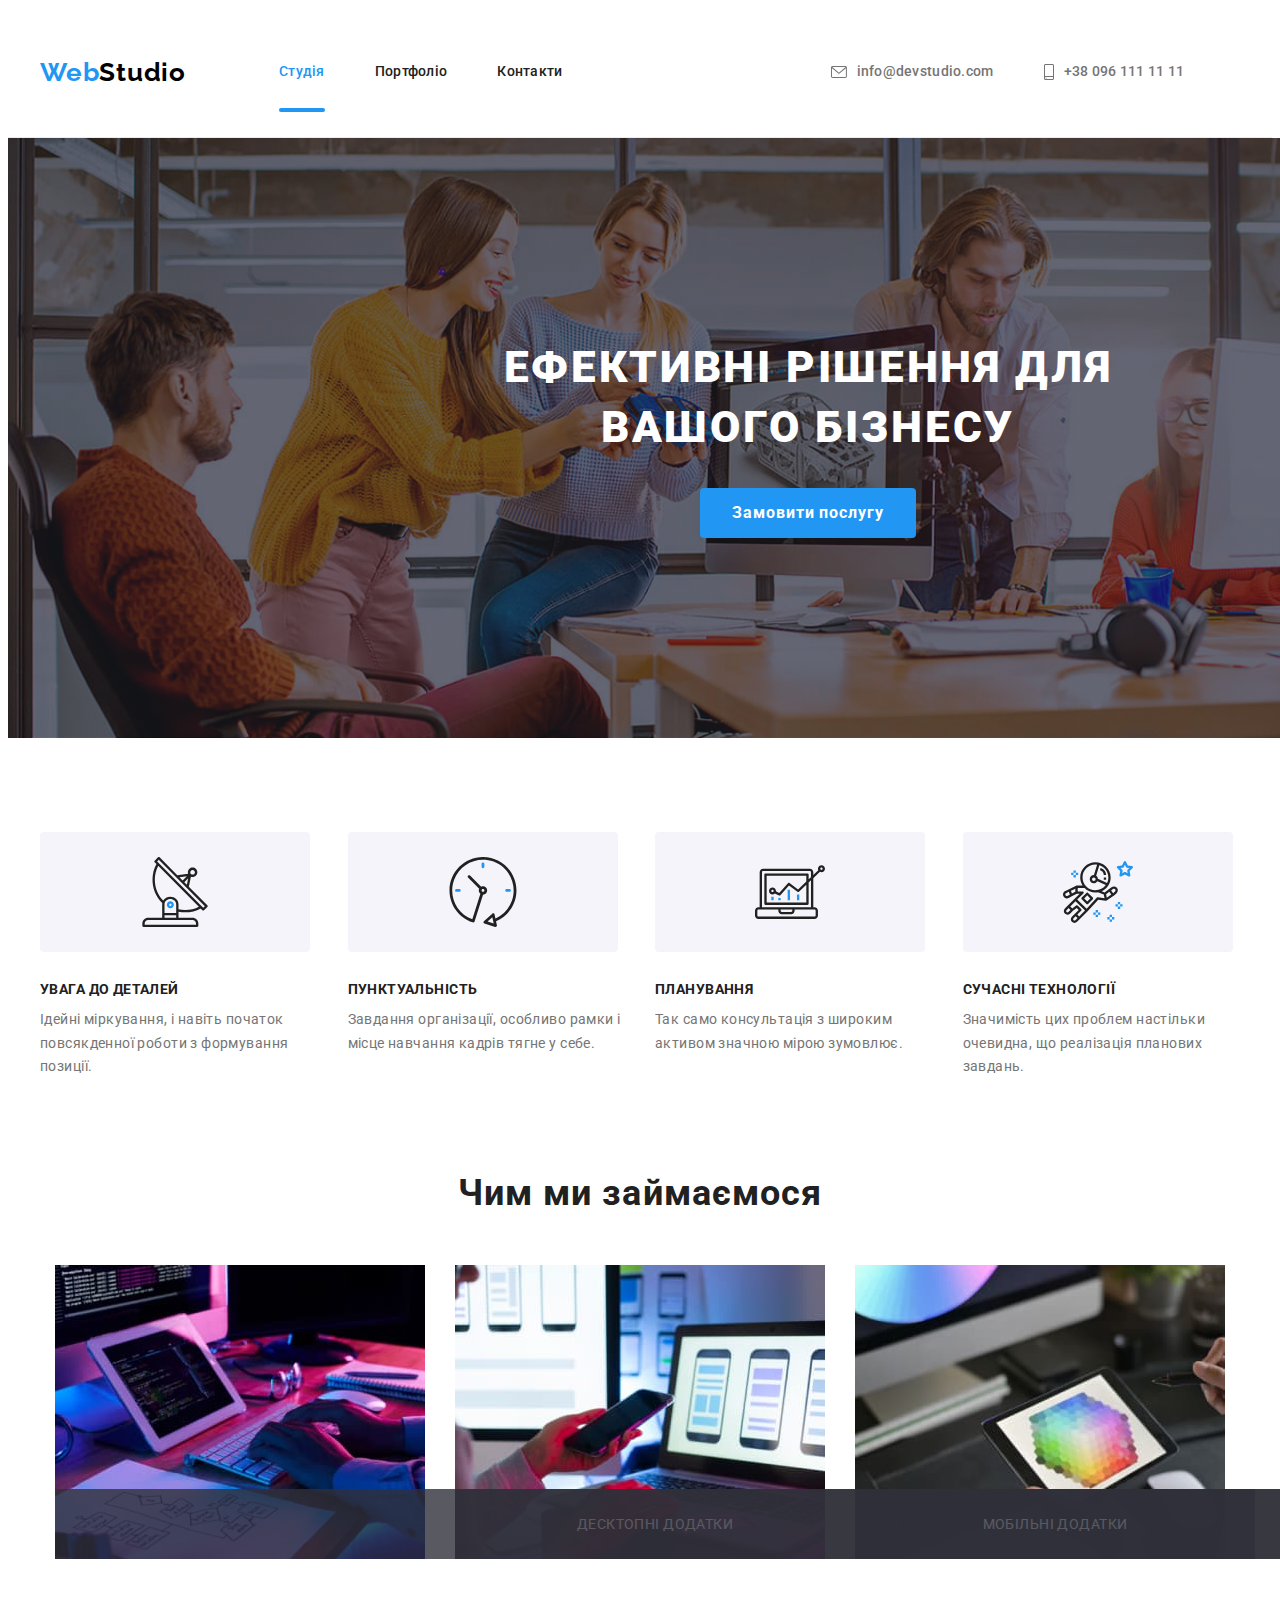
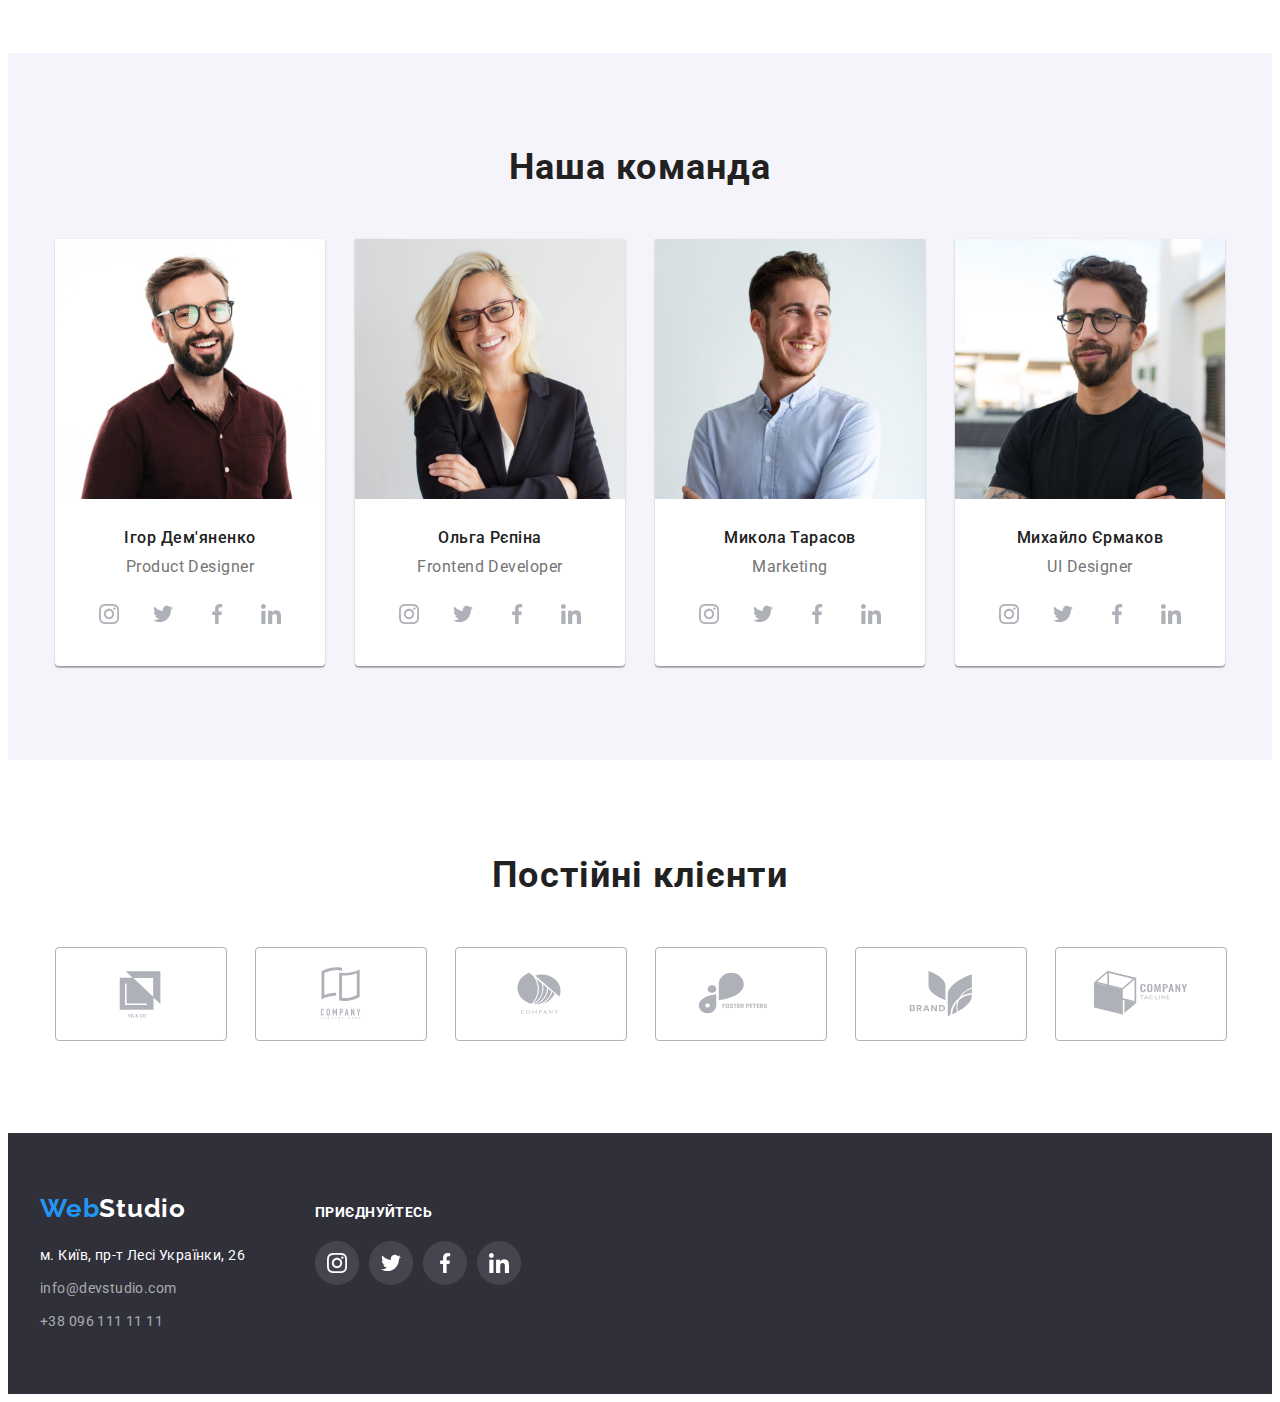
==== index.html @ 3d413212 "12" ====
<!DOCTYPE html>
<html lang="uk">
  <head>
    <meta charset="UTF-8" />
    <meta http-equiv="X-UA-Compatible" content="IE=edge" />
    <meta name="viewport" content="width=device-width, initial-scale=1.0" />
    <title>Студія</title>
    <link rel="preconnect" href="https://fonts.googleapis.com" />
    <link rel="preconnect" href="https://fonts.gstatic.com" crossorigin />
    <link
      href="https://fonts.googleapis.com/css2?family=Raleway:wght@700&family=Roboto:wght@400;500;700;900&display=swap"
      rel="stylesheet"
    />
    <link
      rel="stylesheet"
      href="https://cdnjs.cloudflare.com/ajax/libs/modern-normalize/1.1.0/modern-normalize.min.css"
      integrity="sha512-wpPYUAdjBVSE4KJnH1VR1HeZfpl1ub8YT/NKx4PuQ5NmX2tKuGu6U/JRp5y+Y8XG2tV+wKQpNHVUX03MfMFn9Q=="
      crossorigin="anonymous"
      referrerpolicy="no-referrer"
    />
    <link rel="stylesheet" href="./css/styles.css" />
  </head>
  <body>
    <header class="header">
      <div class="container header-container">
        <nav class="header-navigation">
          <a class="header-logo link" href="./index.html"
            >Web<span class="logo">Studio</span></a
          >
          <ul class="header-list list">
            <li class="header-item">
              <a class="header-link link current" href="./index.html">Студія</a>
            </li>
            <li class="header-item">
              <a class="header-link link" href="./portfolio.html">Портфоліо</a>
            </li>
            <li class="header-item">
              <a class="header-link link" href="#">Контакти</a>
            </li>
          </ul>
        </nav>
        <ul class="header-bottom-list list">
          <li class="header-top-item">
            <a class="header-mail link" href="mailto:info@devstudio.com">
              <svg class="header-icon" width="16" height="12">
                <use href="./images/symbol-defs.svg#icon-envelope"></use>
              </svg>
              info@devstudio.com</a
            >
          </li>
          <li class="header-bottom-item">
            <a class="header-tel link" href="tel:+380961111111">
              <svg class="header-icon" width="10" height="16">
                <use href="./images/symbol-defs.svg#icon-smartphone"></use>
              </svg>
              +38 096 111 11 11
            </a>
          </li>
        </ul>
      </div>
    </header>
    <main>
      <section class="hero section-hero">
        <div class="container">
          <h1 class="hero-title">Ефективні рішення для вашого бізнесу</h1>
          <button type="button" data-modal-open class="hero-btn">
            Замовити послугу
          </button>
        </div>
      </section>
      <section class="about section">
        <div class="container">
          <ul class="about-list list">
            <li class="about-item-1">
              <div class="about-icon">
                <svg class="about-soc-icon" width="70" height="70">
                  <use href="./images/symbol-defs.svg#icon-antenna"></use>
                </svg>
              </div>
              <h3 class="about-title">Увага до деталей</h3>
              <p class="about-text">
                Ідейні міркування, і навіть початок повсякденної роботи з
                формування позиції.
              </p>
            </li>
            <li class="about-item-2">
              <div class="about-icon">
                <svg class="about-soc-icon" width="70" height="70">
                  <use href="./images/symbol-defs.svg#icon-clock"></use>
                </svg>
              </div>
              <h3 class="about-title">Пунктуальність</h3>
              <p class="about-text">
                Завдання організації, особливо рамки і місце навчання кадрів
                тягне у себе.
              </p>
            </li>
            <li class="about-item-3">
              <div class="about-icon">
                <svg class="about-soc-icon" width="70" height="70">
                  <use href="./images/symbol-defs.svg#icon-diagram"></use>
                </svg>
              </div>
              <h3 class="about-title">Планування</h3>
              <p class="about-text">
                Так само консультація з широким активом значною мірою зумовлює.
              </p>
            </li>
            <li class="about-item-4">
              <div class="about-icon">
                <svg class="about-soc-icon" width="70" height="70">
                  <use href="./images/symbol-defs.svg#icon-astronaut"></use>
                </svg>
              </div>
              <h3 class="about-title">Сучасні технології</h3>
              <p class="about-text">
                Значимість цих проблем настільки очевидна, що реалізація
                планових завдань.
              </p>
            </li>
          </ul>
        </div>
      </section>
      <section class="work section-work">
        <div class="container">
          <h2 class="work-title">Чим ми займаємося</h2>
          <ul class="work-list list">
            <li>
              <img
                src="./images/hw1-1-img.jpg"
                alt="робоче місце"
                width="370"
                height="294"
              />
              <p class="work-heading">Десктопні додатки</p>
            </li>
            <li>
              <img
                src="./images/hw1-2-img.jpg"
                alt="робоче місце"
                width="370"
                height="294"
              />
              <p class="work-heading">Мобільні додатки</p>
            </li>
            <li>
              <img
                src="./images/hw1-3-img.jpg"
                alt="робоче місце"
                width="370"
                height="294"
              />
              <p class="work-heading">Дизайнерські рішення</p>
            </li>
          </ul>
        </div>
      </section>
      <section class="team section">
        <div class="container">
          <h2 class="team-top-title">Наша команда</h2>
          <ul class="team-list list">
            <li class="team-link">
              <img
                class="team-img"
                src="./images/team-hw1-1.jpg"
                alt="Ігор Дем'яненко"
                width="270"
                height="260"
              />
              <div class="team-content">
                <h3 class="team-title">Ігор Дем'яненко</h3>
                <p class="team-text">Product Designer</p>
              </div>
              <ul class="team-soc-list list">
                <li class="team-soc-item">
                  <a class="team-soc-link" href="">
                    <svg class="team-soc-icon" width="20" height="20">
                      <use href="./images/symbol-defs.svg#icon-instagram"></use>
                    </svg>
                  </a>
                </li>
                <li class="team-soc-item">
                  <a class="team-soc-link" href="">
                    <svg class="team-soc-icon" width="20" height="20">
                      <use href="./images/symbol-defs.svg#icon-twitter"></use>
                    </svg>
                  </a>
                </li>
                <li class="team-soc-item">
                  <a class="team-soc-link" href="">
                    <svg class="team-soc-icon" width="20" height="20">
                      <use href="./images/symbol-defs.svg#icon-facebook"></use>
                    </svg>
                  </a>
                </li>
                <li class="team-soc-item">
                  <a class="team-soc-link" href="">
                    <svg class="team-soc-icon" width="20" height="20">
                      <use href="./images/symbol-defs.svg#icon-linkedin"></use>
                    </svg>
                  </a>
                </li>
              </ul>
            </li>
            <li class="team-link">
              <img
                class="team-img"
                src="./images/team-hw1-2.jpg"
                alt="Ольга Рєпіна"
                width="270"
                height="260"
              />
              <div class="team-content">
                <h3 class="team-title">Ольга Рєпіна</h3>
                <p class="team-text">Frontend Developer</p>
              </div>
              <ul class="team-soc-list list">
                <li class="team-soc-item">
                  <a class="team-soc-link" href="">
                    <svg class="team-soc-icon" width="20" height="20">
                      <use href="./images/symbol-defs.svg#icon-instagram"></use>
                    </svg>
                  </a>
                </li>
                <li class="team-soc-item">
                  <a class="team-soc-link" href="">
                    <svg class="team-soc-icon" width="20" height="20">
                      <use href="./images/symbol-defs.svg#icon-twitter"></use>
                    </svg>
                  </a>
                </li>
                <li class="team-soc-item">
                  <a class="team-soc-link" href="">
                    <svg class="team-soc-icon" width="20" height="20">
                      <use href="./images/symbol-defs.svg#icon-facebook"></use>
                    </svg>
                  </a>
                </li>
                <li class="team-soc-item">
                  <a class="team-soc-link" href="">
                    <svg class="team-soc-icon" width="20" height="20">
                      <use href="./images/symbol-defs.svg#icon-linkedin"></use>
                    </svg>
                  </a>
                </li>
              </ul>
            </li>
            <li class="team-link">
              <img
                class="team-img"
                src="./images/team-hw1-3.jpg"
                alt="Микола Тарасов"
                width="270"
                height="260"
              />
              <div class="team-content">
                <h3 class="team-title">Микола Тарасов</h3>
                <p class="team-text">Marketing</p>
              </div>
              <ul class="team-soc-list list">
                <li class="team-soc-item">
                  <a class="team-soc-link" href="">
                    <svg class="team-soc-icon" width="20" height="20">
                      <use href="./images/symbol-defs.svg#icon-instagram"></use>
                    </svg>
                  </a>
                </li>
                <li class="team-soc-item">
                  <a class="team-soc-link" href="">
                    <svg class="team-soc-icon" width="20" height="20">
                      <use href="./images/symbol-defs.svg#icon-twitter"></use>
                    </svg>
                  </a>
                </li>
                <li class="team-soc-item">
                  <a class="team-soc-link" href="">
                    <svg class="team-soc-icon" width="20" height="20">
                      <use href="./images/symbol-defs.svg#icon-facebook"></use>
                    </svg>
                  </a>
                </li>
                <li class="team-soc-item">
                  <a class="team-soc-link" href="">
                    <svg class="team-soc-icon" width="20" height="20">
                      <use href="./images/symbol-defs.svg#icon-linkedin"></use>
                    </svg>
                  </a>
                </li>
              </ul>
            </li>
            <li class="team-link">
              <img
                class="team-img"
                src="./images/team-hw1-4.jpg"
                alt="Михайло Єрмаков"
                width="270"
                height="260"
              />
              <div class="team-content">
                <h3 class="team-title">Михайло Єрмаков</h3>
                <p class="team-text">UI Designer</p>
              </div>
              <ul class="team-soc-list list">
                <li class="team-soc-item">
                  <a class="team-soc-link" href="">
                    <svg class="team-soc-icon" width="20" height="20">
                      <use href="./images/symbol-defs.svg#icon-instagram"></use>
                    </svg>
                  </a>
                </li>
                <li class="team-soc-item">
                  <a class="team-soc-link" href="">
                    <svg class="team-soc-icon" width="20" height="20">
                      <use href="./images/symbol-defs.svg#icon-twitter"></use>
                    </svg>
                  </a>
                </li>
                <li class="team-soc-item">
                  <a class="team-soc-link" href="">
                    <svg class="team-soc-icon" width="20" height="20">
                      <use href="./images/symbol-defs.svg#icon-facebook"></use>
                    </svg>
                  </a>
                </li>
                <li class="team-soc-item">
                  <a class="team-soc-link" href="">
                    <svg class="team-soc-icon" width="20" height="20">
                      <use href="./images/symbol-defs.svg#icon-linkedin"></use>
                    </svg>
                  </a>
                </li>
              </ul>
            </li>
          </ul>
        </div>
      </section>
      <section class="client section">
        <div class="container">
          <h2 class="client-title">Постійні клієнти</h2>
          <ul class="client-list list">
            <li class="client-item">
              <a class="client-link" href="">
                <svg class="client-icon" width="106" height="60">
                  <use href="./images/symbol-defs.svg#icon-Logo-1"></use>
                </svg>
              </a>
            </li>
            <li class="client-item">
              <a class="client-link" href="">
                <svg class="client-icon" width="106" height="60">
                  <use href="./images/symbol-defs.svg#icon-Logo-2"></use>
                </svg>
              </a>
            </li>
            <li class="client-item">
              <a class="client-link" href="">
                <svg class="client-icon" width="106" height="60">
                  <use href="./images/symbol-defs.svg#icon-Logo-3"></use>
                </svg>
              </a>
            </li>
            <li class="client-item">
              <a class="client-link" href="">
                <svg class="client-icon" width="106" height="60">
                  <use href="./images/symbol-defs.svg#icon-Logo-4"></use>
                </svg>
              </a>
            </li>
            <li class="client-item">
              <a class="client-link" href="">
                <svg class="client-icon" width="106" height="60">
                  <use href="./images/symbol-defs.svg#icon-Logo-4-1"></use>
                </svg>
              </a>
            </li>
            <li class="client-item">
              <a class="client-link" href="">
                <svg class="client-icon" width="106" height="60">
                  <use href="./images/symbol-defs.svg#icon-Logo-6"></use>
                </svg>
              </a>
            </li>
          </ul>
        </div>
      </section>
      <footer class="footer">
        <div class="foter container">
          <div class="footer-soc">
            <a class="footer-link link" href="./index.html"
              >Web<span class="footer-logo">Studio</span></a
            >
            <address class="footer-address">
              <ul class="footer-list list">
                <li class="footer-item">
                  <a
                    class="footer-map link"
                    href="https://goo.gl/maps/CyibSN7R3VRPbVuL6"
                    target="_blank"
                    rel="noopener noreferrer"
                    >м. Київ, пр-т Лесі Українки, 26</a
                  >
                </li>
                <li class="footer-item">
                  <a class="footer-mail link" href="mailto:info@devstudio.com"
                    >info@devstudio.com</a
                  >
                </li>
                <li>
                  <a class="footer-tel link" href="tel:+380961111111"
                    >+38 096 111 11 11</a
                  >
                </li>
              </ul>
            </address>
          </div>
          <div class="footer-soc">
            <p class="footer-soc-title">приєднуйтесь</p>
            <ul class="footer-soc-list list">
              <li class="footer-soc-item">
                <a class="footer-soc-link" href="">
                  <svg class="footer-soc-icon" width="20" height="20">
                    <use href="./images/symbol-defs.svg#icon-instagram"></use>
                  </svg>
                </a>
              </li>
              <li class="footer-soc-item">
                <a class="footer-soc-link" href="">
                  <svg class="footer-soc-icon" width="20" height="20">
                    <use href="./images/symbol-defs.svg#icon-twitter"></use>
                  </svg>
                </a>
              </li>
              <li class="footer-soc-item">
                <a class="footer-soc-link" href="">
                  <svg class="footer-soc-icon" width="20" height="20">
                    <use href="./images/symbol-defs.svg#icon-facebook"></use>
                  </svg>
                </a>
              </li>
              <li class="footer-soc-item">
                <a class="footer-soc-link" href="">
                  <svg class="footer-soc-icon" width="20" height="20">
                    <use href="./images/symbol-defs.svg#icon-linkedin"></use>
                  </svg>
                </a>
              </li>
            </ul>
          </div>
        </div>
      </footer>
    </main>
    <div data-modal class="backdrop is-hidden">
      <div class="modal">
        <button type="button" data-modal-close class="modal-button"></button>
        <svg class="svg" width="11" height="11">
          <use href="./images/symbol-defs.svg#icon-close-black"></use>
        </svg>
      </div>
    </div>
    <script src="./modal.js"></script>
    <div id="wt-sky-root"></div>
  </body>
</html>
---- css/styles.css ----
body {
  font-family: "Roboto", sans-serif;
  background-color: #ffffff;
}

.section {
  padding-top: 94px;
  padding-bottom: 94px;
}
.section-hero {
  padding-bottom: 200px;
  padding-top: 200px;
  width: 1600px;
}

.section-work {
  padding-bottom: 94px;
}

.list {
  list-style: none;
}

.link {
  text-decoration: none;
}
/*---------header-----*/
.header {
  background-color: #ffffff;
  padding-top: 24px;
  padding-bottom: 25px;
  border-bottom: 1px solid #ececec;
}
.header-logo {
  font-family: "Raleway", sans-serif;
  font-style: normal;
  font-weight: 700;
  font-size: 26px;
  line-height: 1.19;
  letter-spacing: 0.03em;
  color: #2196f3;
  margin-right: 93px;
}

.logo {
  color: #000000;
}

.header-link {
  position: relative;
  text-decoration: none;
  font-weight: 500;
  font-size: 14px;
  line-height: 1.14;
  letter-spacing: 0.02em;
  color: #212121;
  display: inline-block;
  padding-top: 32px;
  padding-bottom: 32px;
  transition-duration: 250ms;
}

.header-container {
  display: flex;
  align-items: center;
}

.header-navigation {
  display: flex;
  align-items: center;
}

.header-bottom-list {
  display: flex;
  align-items: center;
  justify-content: center;
  margin-left: 218px;
  gap: 50px;
}

.header-list {
  display: flex;
}

.header-item {
  margin-right: 50px;
}

.header-link:hover {
  color: #2196f3;
  fill: #2196f3;
}
.header-link:focus {
  color: #2196f3;
  fill: #2196f3;
}

.header-mail {
  font-weight: 500;
  font-size: 14px;
  line-height: 1.14;
  letter-spacing: 0.02em;
  color: #757575;
  display: flex;
  align-items: center;
  transition-duration: 250ms;
}

.header-mail:hover {
  color: #2196f3;
  fill: #2196f3;
}
.header-mail:focus {
  color: #2196f3;
  fill: #2196f3;
}

.header-tel {
  font-weight: 500;
  font-size: 14px;
  line-height: 1.14;
  letter-spacing: 0.02em;
  color: #757575;
  display: flex;
  align-items: center;
  transition-duration: 250ms;
}

.header-tel:hover {
  color: #2196f3;
  fill: #2196f3;
}
.header-tel:focus {
  color: #2196f3;
  fill: #2196f3;
}

.header-icon {
  align-items: center;
  margin-right: 10px;
  fill: #757575;
  transition-duration: 250ms;
}

.header-tel:hover .header-icon, 
.header-tel:focus .header-icon {
  fill: #2196f3;
}
.header-mail:hover .header-icon, 
.header-mail:focus .header-icon {
  fill: #2196f3;
}

.current {
  color: #2196f3;
  position: relative;
}

.current::after {
  content: '';
  display: block;
  position: absolute;
  left: 0;
  bottom: 0px;
  width: 100%;
  height: 4px;
  border-radius: 2px;
  background-color: #2196f3;
}

/*---------section1-----*/

.hero {
  background-color: #2f303a;
  background-image: linear-gradient(
      rgba(47, 48, 58, 0.4),
      rgba(47, 48, 58, 0.4)
    ),
    url(../images/hero-bg.jpg);
  background-repeat: no-repeat;
  background-position: center;
  background-size: cover;
  flex-grow: 1;
}

.hero-title {
  font-weight: 900;
  font-size: 44px;
  line-height: 1.36;
  text-align: center;
  letter-spacing: 0.06em;
  text-transform: uppercase;
  color: #ffffff;
  max-width: 696px;
  margin: 0 auto;
  margin-bottom: 30px;
}

.hero-btn {
  font-family: inherit;
  font-weight: 700;
  font-size: 16px;
  line-height: 1.87;
  display: flex;
  align-items: center;
  text-align: center;
  letter-spacing: 0.06em;
  color: #ffffff;
  min-width: 216px;
  height: 50px;
  margin: 0 auto;
  justify-content: center;
  border: none;
  border-radius: 4px;
}

.hero-button {
  padding-right: 492px;
  padding-left: 492px;
}

.hero-btn {
  background-color: #2196f3;
}
.hero-btn:hover {
  background-color: #188ce8;
}
.hero-btn:focus {
  background-color: #2196f3;
}
/*---------section2-----*/
.about-title {
  font-weight: 700;
  font-size: 14px;
  line-height: 1.14;
  letter-spacing: 0.03em;
  text-transform: uppercase;
  color: #212121;
  margin-bottom: 10px;
}

.about-text {
  font-weight: 400;
  font-size: 14px;
  line-height: 1.71;
  letter-spacing: 0.03em;
  color: #757575;
}

.about-text {
  width: 270;
  height: 72;
}

.about-list {
  display: flex;
  gap: 30px;
}

.about-item-1 {
  flex-basis: calc((100% - 90px) / 4);
}
.about-item-2 {
  flex-basis: calc((100% - 90px) / 4);
}
.about-item-3 {
  flex-basis: calc((100% - 90px) / 4);
}
.about-item-4 {
  flex-basis: calc((100% - 90px) / 4);
}


.about-soc-icon {
  display: flex;
  align-items: center;
  justify-content: center;
  margin-top: 25px;
  margin-bottom: 25px;
  margin-left: 100px;
  margin-right: 10opx;
}

.about-icon {
  background-color: #F5F4FA;
  width: 270px;
  height: 120px;
  border-radius: 4px;
  margin-bottom: 30px;
  display: flex;
}

/*---------section3-----*/

.work-title {
  font-weight: 700;
  font-size: 36px;
  line-height: 1.16;
  text-align: center;
  letter-spacing: 0.03em;
  color: #212121;
  margin-bottom: 50px;
}


.work-list {
  display: flex;
  justify-content: center;
  gap: 30px;
  position: relative;
}

.work-heading {
  position: absolute;
  bottom: 0;
  width: 100%;
  padding-top: 27px;
  padding-bottom: 27px;
  font-size: 14px;
  line-height: 1, 14;
  text-align: center;
  letter-spacing: 0.03em;
  text-transform: uppercase;
  color: #ffffff;
  background-color: rgba(47, 48, 58, 0.8);
}

/*---------section4-----*/
.team {
  background-color: #f5f4fa;
}
.team-link {
  background-color: #ffffff;
  box-shadow: 0px 1px 3px rgba(0, 0, 0, 0.12), 0px 1px 1px rgba(0, 0, 0, 0.14), 0px 2px 1px rgba(0, 0, 0, 0.2);
  border-radius: 0px 0px 4px 4px;
}

.team-img {
  margin-bottom: 30px;
}

.team-top-title {
  font-weight: 700;
  font-size: 36px;
  line-height: 1.16;
  text-align: center;
  letter-spacing: 0.03em;
  color: #212121;
  margin-bottom: 50px;
}

.team-title {
  font-weight: 500;
  font-size: 16px;
  line-height: 1.18;
  text-align: center;
  letter-spacing: 0.03em;
  color: #212121;
  margin-bottom: 10px;
}

.team-text {
  font-weight: 400;
  font-size: 16px;
  line-height: 1.16;
  text-align: center;
  letter-spacing: 0.03em;
  color: #757575;
}

.team-content {
  padding-bottom: 16px;
}

.team-list {
  display: flex;
  justify-content: center;
  gap: 30px;
  flex-basis: calc((100% - 90px) / 4);
}



.team-soc-link {
  width: 44px;
  height: 44px;
  border-radius: 50%;
  background-color: #FFFFFF;
  display: flex;
  align-items: center;
  justify-content: center;
  transition-duration: 250ms;
}

.team-soc-icon {
  fill: #AFB1B8;
  transition-duration: 250ms;
}

.team-soc-link:hover,
.team-soc-link:focus {
  background-color: #2196F3;
}

.team-soc-link:hover .team-soc-icon,
.team-soc-link:focus .team-soc-icon {
  fill: #FFFFFF;
}


.team-soc-list {
  display: flex;
  justify-content: center;
  gap: 10px;
  padding-bottom: 30px;
}

/*---------section5-----*/

.client-title {
  font-weight: 700;
font-size: 36px;
line-height: 1.18;
text-align: center;
letter-spacing: 0.03em;
color: #212121;
margin-bottom: 50px;
}

.client-item {
  width: 170px;
  height: 92px;
}

.client-list {
  display: flex;
  justify-content: center;
  gap: 30px;
}

.client-link {
  display: flex;
  align-items: center;
  justify-content: center;
  border-radius: 4px;
  border:  1px solid #AFB1B8;
  width: 100%;
  height: 100%;
  color: #AFB1B8;
  transition-duration: 250ms;
}
.client-icon {
  fill: currentColor;
  transition-duration: 250ms;
}
.client-link:hover,
.client-link:focus {
  border-color: #2196f3;
}

.client-link:hover .client-icon,
.client-link:focus .client-icon {
  fill: #2196f3;
}

/*---------footer-----*/

.footer {
  background-color: #2f303a;
  padding-top: 60px;
  padding-bottom: 60px;
}

.footer-logo {
  color: #ffffff;
}

.footer-item {
  margin-bottom: 9px;
}

.footer-link {
  font-family: "Raleway", sans-serif;
  font-weight: 700;
  font-size: 26px;
  line-height: 1.19;
  letter-spacing: 0.03em;
  color: #2196f3;
  display: inline-block;
  margin-bottom: 20px;
}

.footer-map {
  font-weight: 400;
  font-size: 14px;
  line-height: 1.71;
  letter-spacing: 0.03em;
  color: #ffffff;
  transition-duration: 250ms;
}

.footer-mail {
  font-weight: 400;
  font-size: 14px;
  line-height: 1.71;
  letter-spacing: 0.03em;
  color: rgba(255, 255, 255, 0.6);
  transition-duration: 250ms;
}

.footer-tel {
  font-weight: 400;
  font-size: 14px;
  line-height: 1.71;
  letter-spacing: 0.03em;
  color: rgba(255, 255, 255, 0.6);
  transition-duration: 250ms;
}

.footer-soc-title {
  font-weight: 700;
font-size: 14px;
line-height: 1.14;
letter-spacing: 0.03em;
text-transform: uppercase;
color: #FFFFFF;
margin-bottom: 20px;

}

.footer-soc-list {
  display: flex;

}

.foter {
  display: flex;
  align-items: baseline;
  gap: 70px;
}

.footer-soc-link {
  width: 44px;
  height: 44px;
  border-radius: 50%;
  background-color: rgba(255, 255, 255, 0.1);;
  display: flex;
  align-items: center;
  justify-content: center;
  transition-duration: 250ms;
}

.footer-soc-list {
  gap: 10px;
}

.footer-soc-link:hover,
.footer-soc-link:focus {
  background-color: #2196F3;
}

.footer-soc-icon {
  fill: #FFFFFF;
}


/*---------------PORTFOLIO---------------*/

.portfolio-btn {
  font-family: "Roboto", sans-serif;
  font-style: normal;
  font-weight: 500;
  font-size: 16px;
  line-height: 1.62;
  text-align: center;
  letter-spacing: 0.03em;
  color: #212121;
}
.portfolio-btn {
  background-color: #f5f4fa;
  border: none;
  padding: 6px 22px;
  border-radius: 4px;
  transition-duration: 250ms;
}

.portfolio-btn:hover {
  color: #ffffff;
  background-color: #2196f3;
}

.portfolio-list {
  display: flex;
  justify-content: center;
  gap: 8px;
  margin-bottom: 50px;
}

.menu-title {
  font-weight: 700;
  font-size: 18px;
  line-height: 2;
  letter-spacing: 0.06em;
  color: #212121;
  margin-bottom: 4px;
}

.menu-text {
  font-weight: 400;
  font-size: 16px;
  line-height: 30px;
  letter-spacing: 0.03em;
  color: #757575;
}

.menu-list {
  display: flex;
  flex-wrap: wrap;
  gap: 30px;
  flex-basis: calc((100% - 60px) / 3);
}

.menu-link {
  display: block;
  transition-property: box-shadow;
  transition-duration: 250ms;
  transition-timing-function: cubic-bezier(0.4, 0, 0.2, 1);
}

.menu-link:hover,
.menu-link:focus {
  box-shadow:  0px 1px 1px rgba(0, 0, 0, 0.12), 0px 4px 4px rgba(0, 0, 0, 0.06), 1px 4px 6px rgba(0, 0, 0, 0.16);;
}

.menu-item {
  padding: 20px 24px;
  border: 1px solid #eeeeee;
  border-top: none;
}

.menu-text-box {
  position: absolute;
  bottom: 0;
  left: 0;
  width: 100%;
  height: 100%;
  padding: 63px 24px;
  font-weight: 400;
  font-size: 18px;
  line-height: calc(28/18);
  letter-spacing: 0.03em;
  color: #ffffff;
  background-color: rgba(33, 150, 243, 0.9);
  transform: translateY(100%);
  transition: transform 250ms cubic-bezier(0.4, 0, 0.2, 1);
}

.menu-link:hover .menu-text-box {
  transform: translateY(0);
}

.box {
  position: relative;
}


.footer-address {
  font-style: normal;
}

.footer-map:hover {
  color: #2196f3;
}

.footer-map:focus {
  color: #2196f3;
}

.footer-mail:hover {
  color: #2196f3;
}
.footer-mail:focus {
  color: #2196f3;
}
.footer-tel:hover {
  color: #2196f3;
}
.footer-tel:focus {
  color: #2196f3;
}

p,
h1,
h2,
h3,
h4,
h5,
h6 {
  margin: 0;
}

ul,
ol {
  margin: 0;
  padding-left: 0;
}

button {
  cursor: pointer;
}

.container {
  width: 1200px;
  padding-left: 15px;
  padding-right: 15px;
  margin: 0 auto;
}

img {
  display: block;
}

.backdrop {
  position: fixed;
  width: 100%;
  height: 100%;
  top: 0;
  left: 0;
  background-color: rgba(0, 0, 0, 0.2);
  transition: visibility 250ms cubic-bezier(0.4, 0, 0.2, 1), opacity 250ms cubic-bezier(0.4, 0, 0.2, 1);
}

.backdrop.is-hidden {
  visibility: hidden;
  opacity: 0;
  pointer-events: none;
}

.modal-button {
  position: absolute;
  top: 10px;
  right: 10px;
  width: 30px;
  height: 30px;
  padding: 0;
  background-color: #ffffff;
  border: 1px solid rgba(0, 0, 0, 0.1);
  border-radius: 50%;
  cursor: pointer;
  align-items: center;
  justify-content: center;
  transition-duration: 250ms;
}

.backdrop {
  width: 528px;
height: 581px;
left: 536px;
top: 221px;
background: #FFFFFF;
box-shadow: 0px 1px 3px rgba(0, 0, 0, 0.12), 0px 1px 1px rgba(0, 0, 0, 0.14), 0px 2px 1px rgba(0, 0, 0, 0.2);
border-radius: 4px;
}

.svg {
  margin-top: px;
  margin-left: 500px;
}
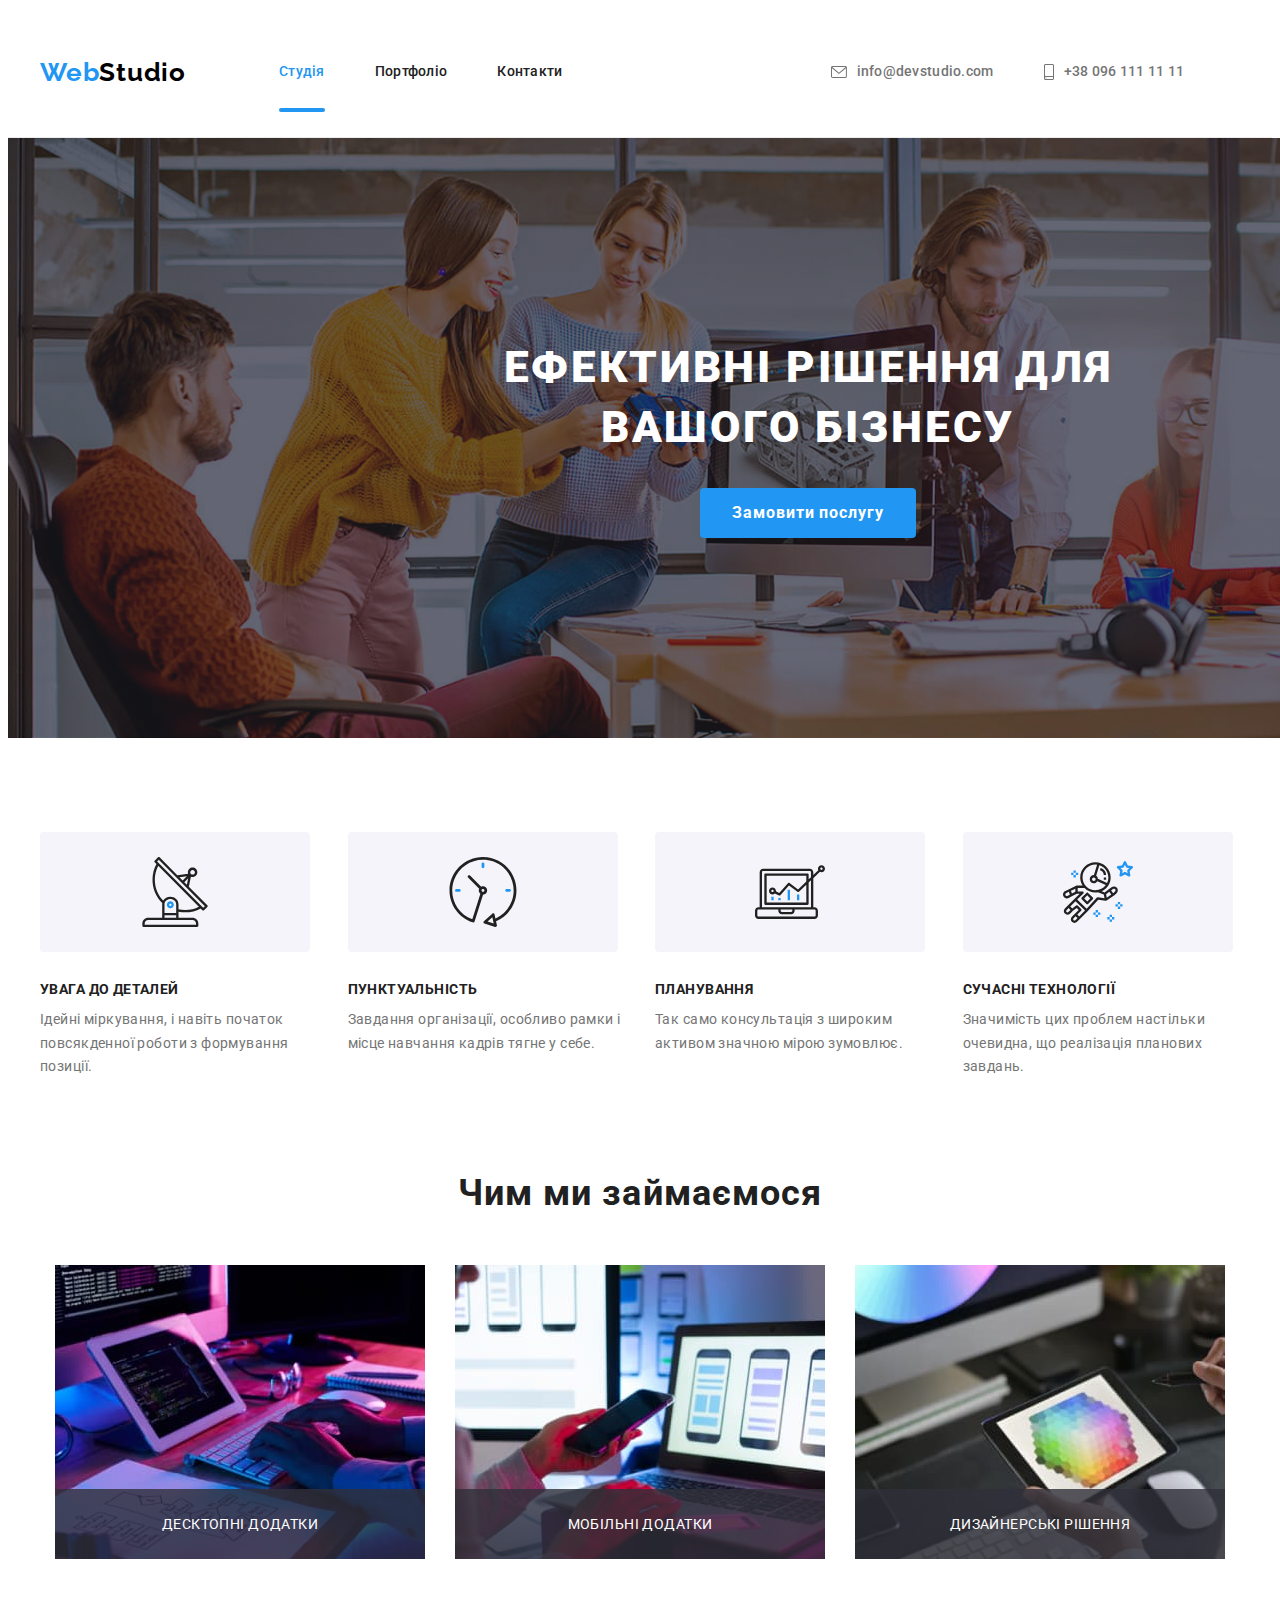
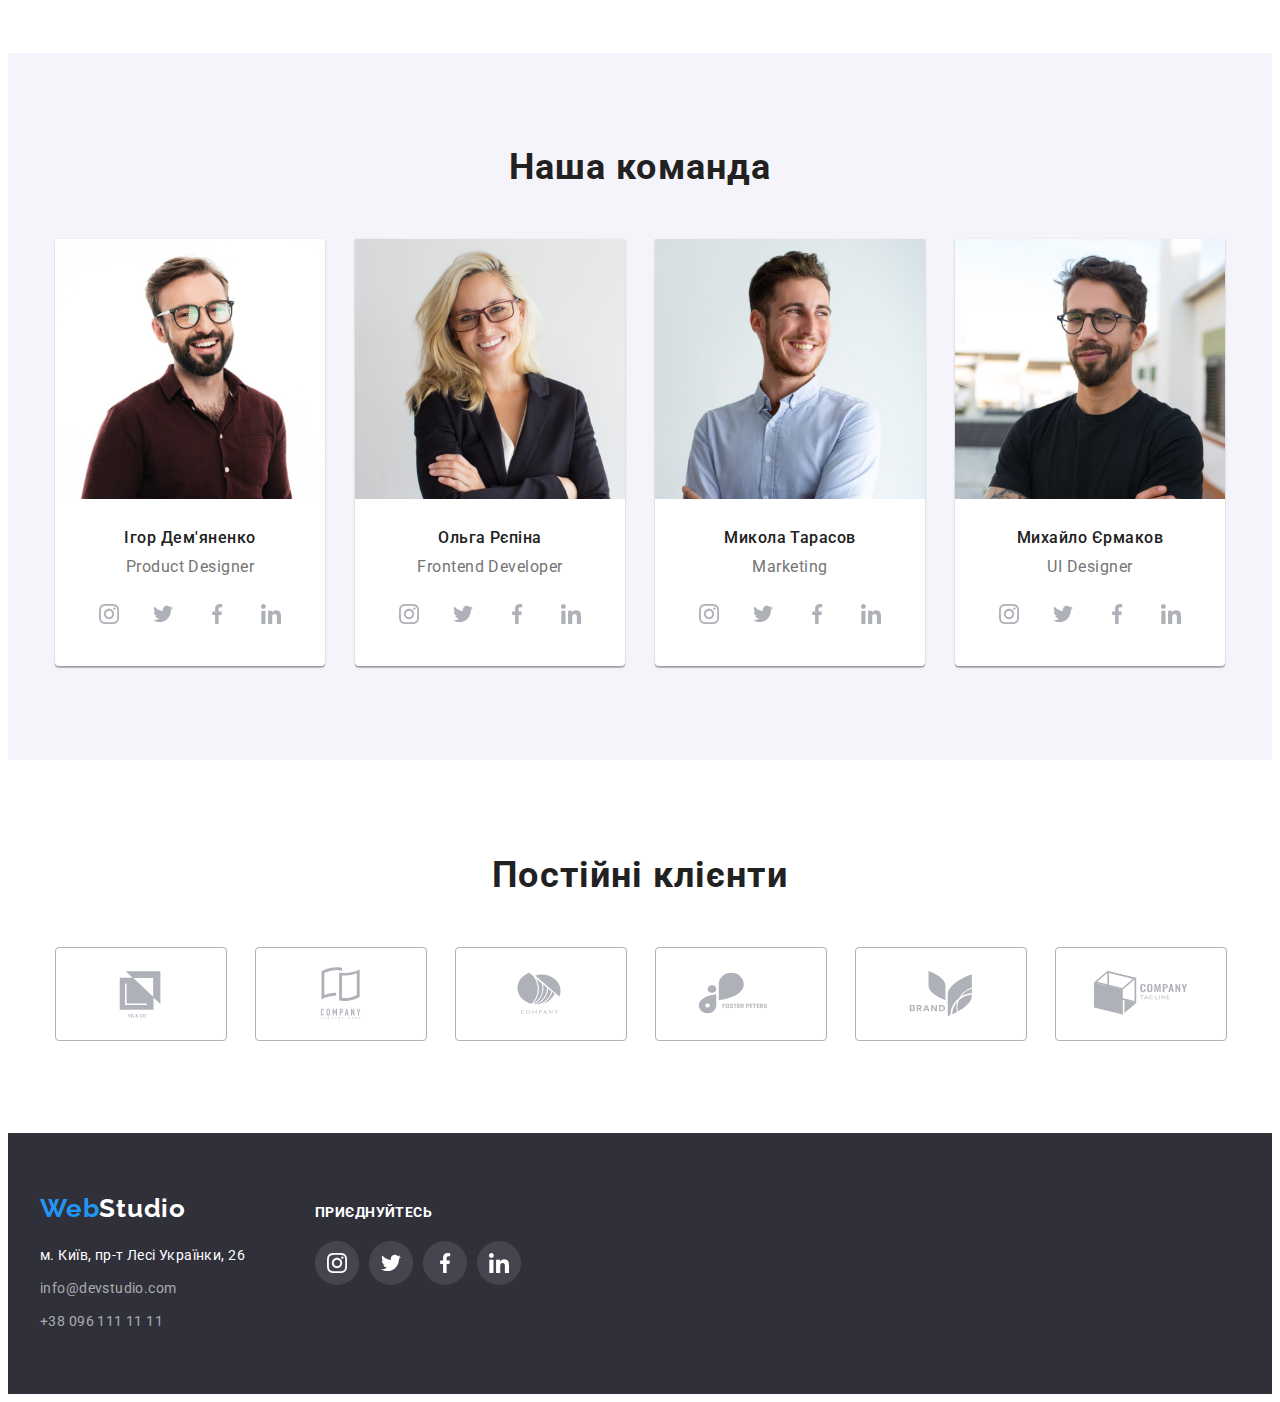
==== commit 258d1b2c: "22" ====
--- a/index.html
+++ b/index.html
@@ -125,7 +125,7 @@
         <div class="container">
           <h2 class="work-title">Чим ми займаємося</h2>
           <ul class="work-list list">
-            <li>
+            <li class="work-item">
               <img
                 src="./images/hw1-1-img.jpg"
                 alt="робоче місце"
@@ -134,7 +134,7 @@
               />
               <p class="work-heading">Десктопні додатки</p>
             </li>
-            <li>
+            <li class="work-item">
               <img
                 src="./images/hw1-2-img.jpg"
                 alt="робоче місце"
@@ -143,7 +143,7 @@
               />
               <p class="work-heading">Мобільні додатки</p>
             </li>
-            <li>
+            <li class="work-item">
               <img
                 src="./images/hw1-3-img.jpg"
                 alt="робоче місце"
@@ -383,72 +383,72 @@
           </ul>
         </div>
       </section>
-      <footer class="footer">
-        <div class="foter container">
-          <div class="footer-soc">
-            <a class="footer-link link" href="./index.html"
-              >Web<span class="footer-logo">Studio</span></a
-            >
-            <address class="footer-address">
-              <ul class="footer-list list">
-                <li class="footer-item">
-                  <a
-                    class="footer-map link"
-                    href="https://goo.gl/maps/CyibSN7R3VRPbVuL6"
-                    target="_blank"
-                    rel="noopener noreferrer"
-                    >м. Київ, пр-т Лесі Українки, 26</a
-                  >
-                </li>
-                <li class="footer-item">
-                  <a class="footer-mail link" href="mailto:info@devstudio.com"
-                    >info@devstudio.com</a
-                  >
-                </li>
-                <li>
-                  <a class="footer-tel link" href="tel:+380961111111"
-                    >+38 096 111 11 11</a
-                  >
-                </li>
-              </ul>
-            </address>
-          </div>
-          <div class="footer-soc">
-            <p class="footer-soc-title">приєднуйтесь</p>
-            <ul class="footer-soc-list list">
-              <li class="footer-soc-item">
-                <a class="footer-soc-link" href="">
-                  <svg class="footer-soc-icon" width="20" height="20">
-                    <use href="./images/symbol-defs.svg#icon-instagram"></use>
-                  </svg>
-                </a>
+    </main>
+    <footer class="footer">
+      <div class="foter container">
+        <div class="footer-soc">
+          <a class="footer-link link" href="./index.html"
+            >Web<span class="footer-logo">Studio</span></a
+          >
+          <address class="footer-address">
+            <ul class="footer-list list">
+              <li class="footer-item">
+                <a
+                  class="footer-map link"
+                  href="https://goo.gl/maps/CyibSN7R3VRPbVuL6"
+                  target="_blank"
+                  rel="noopener noreferrer"
+                  >м. Київ, пр-т Лесі Українки, 26</a
+                >
               </li>
-              <li class="footer-soc-item">
-                <a class="footer-soc-link" href="">
-                  <svg class="footer-soc-icon" width="20" height="20">
-                    <use href="./images/symbol-defs.svg#icon-twitter"></use>
-                  </svg>
-                </a>
+              <li class="footer-item">
+                <a class="footer-mail link" href="mailto:info@devstudio.com"
+                  >info@devstudio.com</a
+                >
               </li>
-              <li class="footer-soc-item">
-                <a class="footer-soc-link" href="">
-                  <svg class="footer-soc-icon" width="20" height="20">
-                    <use href="./images/symbol-defs.svg#icon-facebook"></use>
-                  </svg>
-                </a>
-              </li>
-              <li class="footer-soc-item">
-                <a class="footer-soc-link" href="">
-                  <svg class="footer-soc-icon" width="20" height="20">
-                    <use href="./images/symbol-defs.svg#icon-linkedin"></use>
-                  </svg>
-                </a>
+              <li>
+                <a class="footer-tel link" href="tel:+380961111111"
+                  >+38 096 111 11 11</a
+                >
               </li>
             </ul>
-          </div>
-        </div>
-      </footer>
-    </main>
+          </address>
+        </div>
+        <div class="footer-soc">
+          <p class="footer-soc-title">приєднуйтесь</p>
+          <ul class="footer-soc-list list">
+            <li class="footer-soc-item">
+              <a class="footer-soc-link" href="">
+                <svg class="footer-soc-icon" width="20" height="20">
+                  <use href="./images/symbol-defs.svg#icon-instagram"></use>
+                </svg>
+              </a>
+            </li>
+            <li class="footer-soc-item">
+              <a class="footer-soc-link" href="">
+                <svg class="footer-soc-icon" width="20" height="20">
+                  <use href="./images/symbol-defs.svg#icon-twitter"></use>
+                </svg>
+              </a>
+            </li>
+            <li class="footer-soc-item">
+              <a class="footer-soc-link" href="">
+                <svg class="footer-soc-icon" width="20" height="20">
+                  <use href="./images/symbol-defs.svg#icon-facebook"></use>
+                </svg>
+              </a>
+            </li>
+            <li class="footer-soc-item">
+              <a class="footer-soc-link" href="">
+                <svg class="footer-soc-icon" width="20" height="20">
+                  <use href="./images/symbol-defs.svg#icon-linkedin"></use>
+                </svg>
+              </a>
+            </li>
+          </ul>
+        </div>
+      </div>
+    </footer>
     <div data-modal class="backdrop is-hidden">
       <div class="modal">
         <button type="button" data-modal-close class="modal-button"></button>
--- a/css/styles.css
+++ b/css/styles.css
@@ -57,7 +57,9 @@
   display: inline-block;
   padding-top: 32px;
   padding-bottom: 32px;
-  transition-duration: 250ms;
+  transition-property: fill, color;
+  transition-duration: 250ms;
+  transition-timing-function: cubic-bezier(0.4, 0, 0.2, 1);
 }
 
 .header-container {
@@ -103,7 +105,9 @@
   color: #757575;
   display: flex;
   align-items: center;
-  transition-duration: 250ms;
+  transition-property: fill, color;
+  transition-duration: 250ms;
+  transition-timing-function: cubic-bezier(0.4, 0, 0.2, 1);
 }
 
 .header-mail:hover {
@@ -123,7 +127,9 @@
   color: #757575;
   display: flex;
   align-items: center;
-  transition-duration: 250ms;
+  transition-property: fill, color;
+  transition-duration: 250ms;
+  transition-timing-function: cubic-bezier(0.4, 0, 0.2, 1);
 }
 
 .header-tel:hover {
@@ -139,7 +145,9 @@
   align-items: center;
   margin-right: 10px;
   fill: #757575;
-  transition-duration: 250ms;
+  transition-property: fill;
+  transition-duration: 250ms;
+  transition-timing-function: cubic-bezier(0.4, 0, 0.2, 1);
 }
 
 .header-tel:hover .header-icon, 
@@ -221,6 +229,9 @@
 
 .hero-btn {
   background-color: #2196f3;
+  transition-property: background-color;
+  transition-duration: 250ms;
+  transition-timing-function: cubic-bezier(0.4, 0, 0.2, 1);
 }
 .hero-btn:hover {
   background-color: #188ce8;
@@ -307,6 +318,9 @@
   display: flex;
   justify-content: center;
   gap: 30px;
+}
+
+.work-item {
   position: relative;
 }
 
@@ -447,11 +461,15 @@
   width: 100%;
   height: 100%;
   color: #AFB1B8;
-  transition-duration: 250ms;
+  transition-property: border-color;
+  transition-duration: 250ms;
+  transition-timing-function: cubic-bezier(0.4, 0, 0.2, 1);
 }
 .client-icon {
   fill: currentColor;
-  transition-duration: 250ms;
+  transition-property: fill;
+  transition-duration: 250ms;
+  transition-timing-function: cubic-bezier(0.4, 0, 0.2, 1);
 }
 .client-link:hover,
 .client-link:focus {
@@ -496,7 +514,9 @@
   line-height: 1.71;
   letter-spacing: 0.03em;
   color: #ffffff;
-  transition-duration: 250ms;
+  transition-property: color;
+  transition-duration: 250ms;
+  transition-timing-function: cubic-bezier(0.4, 0, 0.2, 1);
 }
 
 .footer-mail {
@@ -505,7 +525,9 @@
   line-height: 1.71;
   letter-spacing: 0.03em;
   color: rgba(255, 255, 255, 0.6);
-  transition-duration: 250ms;
+  transition-property: color;
+  transition-duration: 250ms;
+  transition-timing-function: cubic-bezier(0.4, 0, 0.2, 1);
 }
 
 .footer-tel {
@@ -514,7 +536,9 @@
   line-height: 1.71;
   letter-spacing: 0.03em;
   color: rgba(255, 255, 255, 0.6);
-  transition-duration: 250ms;
+  transition-property: color;
+  transition-duration: 250ms;
+  transition-timing-function: cubic-bezier(0.4, 0, 0.2, 1);
 }
 
 .footer-soc-title {
@@ -547,7 +571,9 @@
   display: flex;
   align-items: center;
   justify-content: center;
-  transition-duration: 250ms;
+  transition-property: background-color;
+  transition-duration: 250ms;
+  transition-timing-function: cubic-bezier(0.4, 0, 0.2, 1);
 }
 
 .footer-soc-list {
@@ -575,6 +601,9 @@
   text-align: center;
   letter-spacing: 0.03em;
   color: #212121;
+  transition-property: color, background-color;
+  transition-duration: 250ms;
+  transition-timing-function: cubic-bezier(0.4, 0, 0.2, 1);
 }
 .portfolio-btn {
   background-color: #f5f4fa;
@@ -661,6 +690,7 @@
 
 .box {
   position: relative;
+  overflow: hidden;
 }
 
 
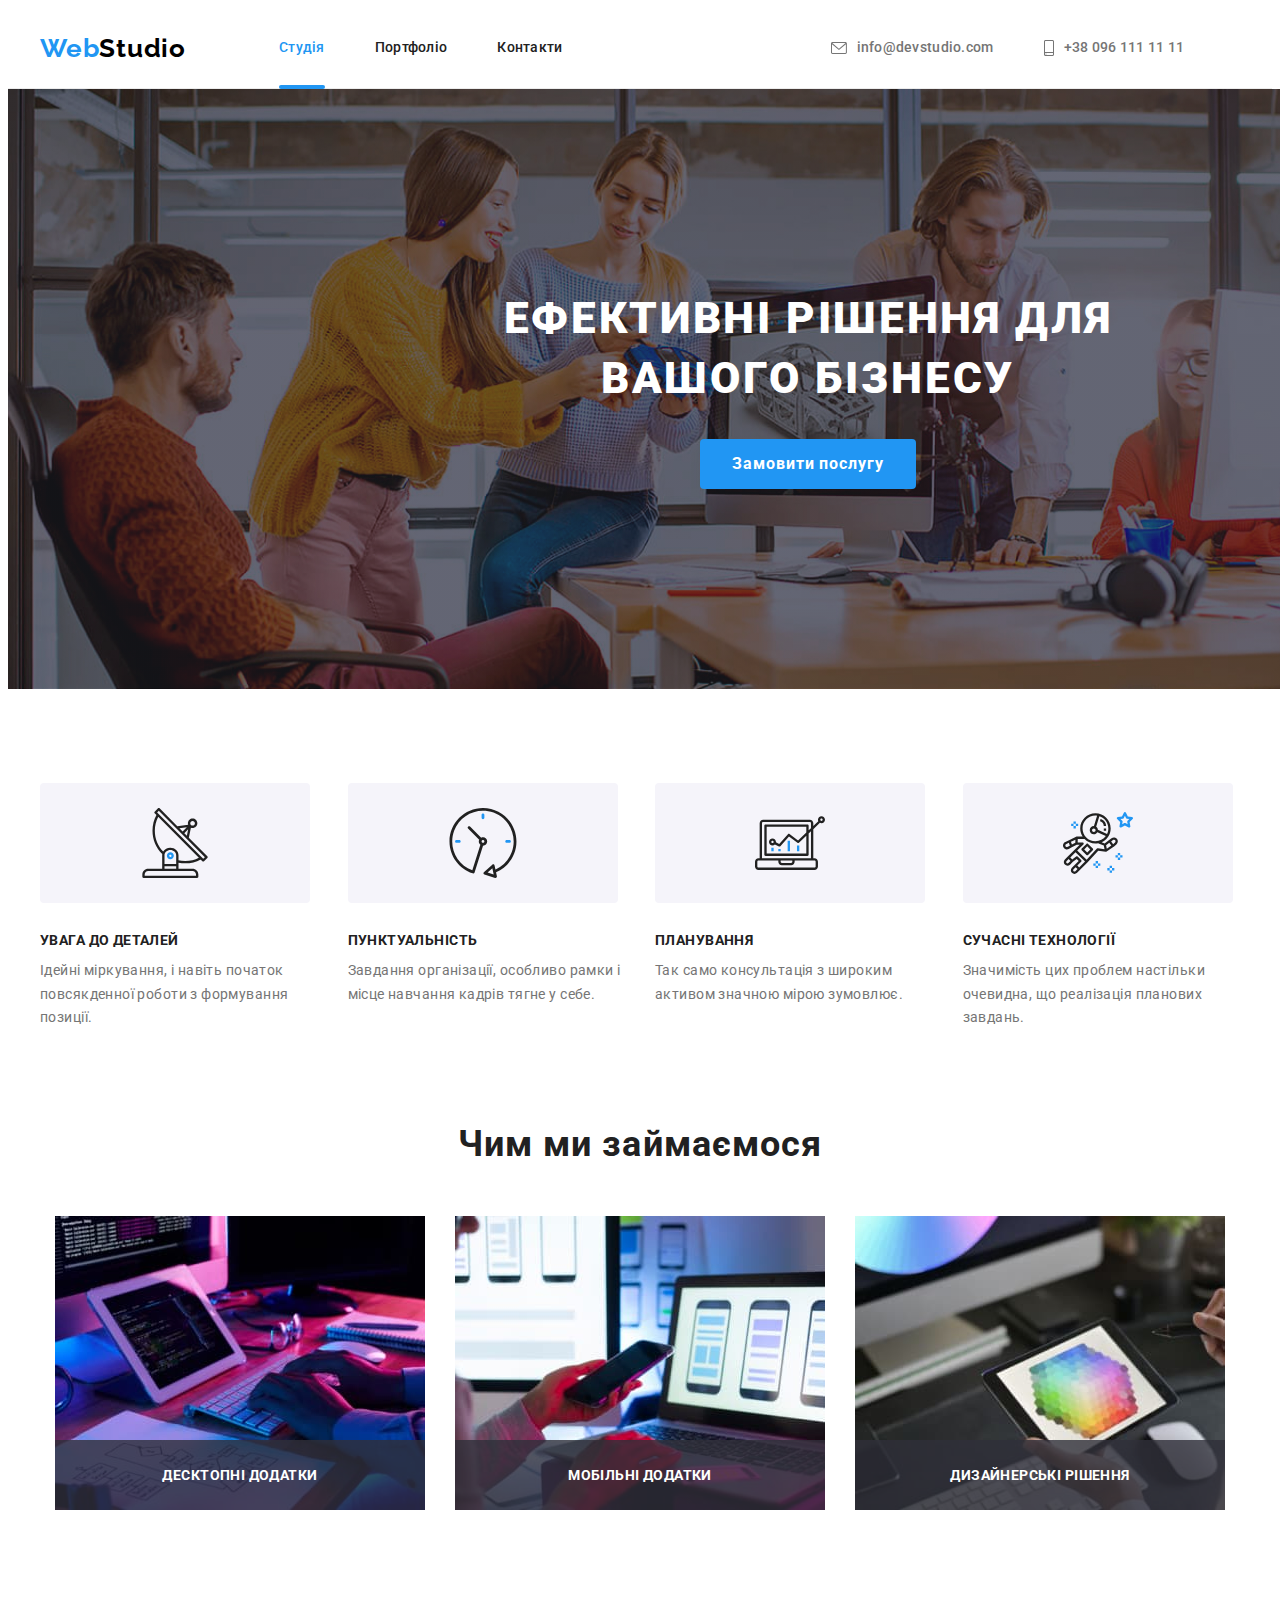
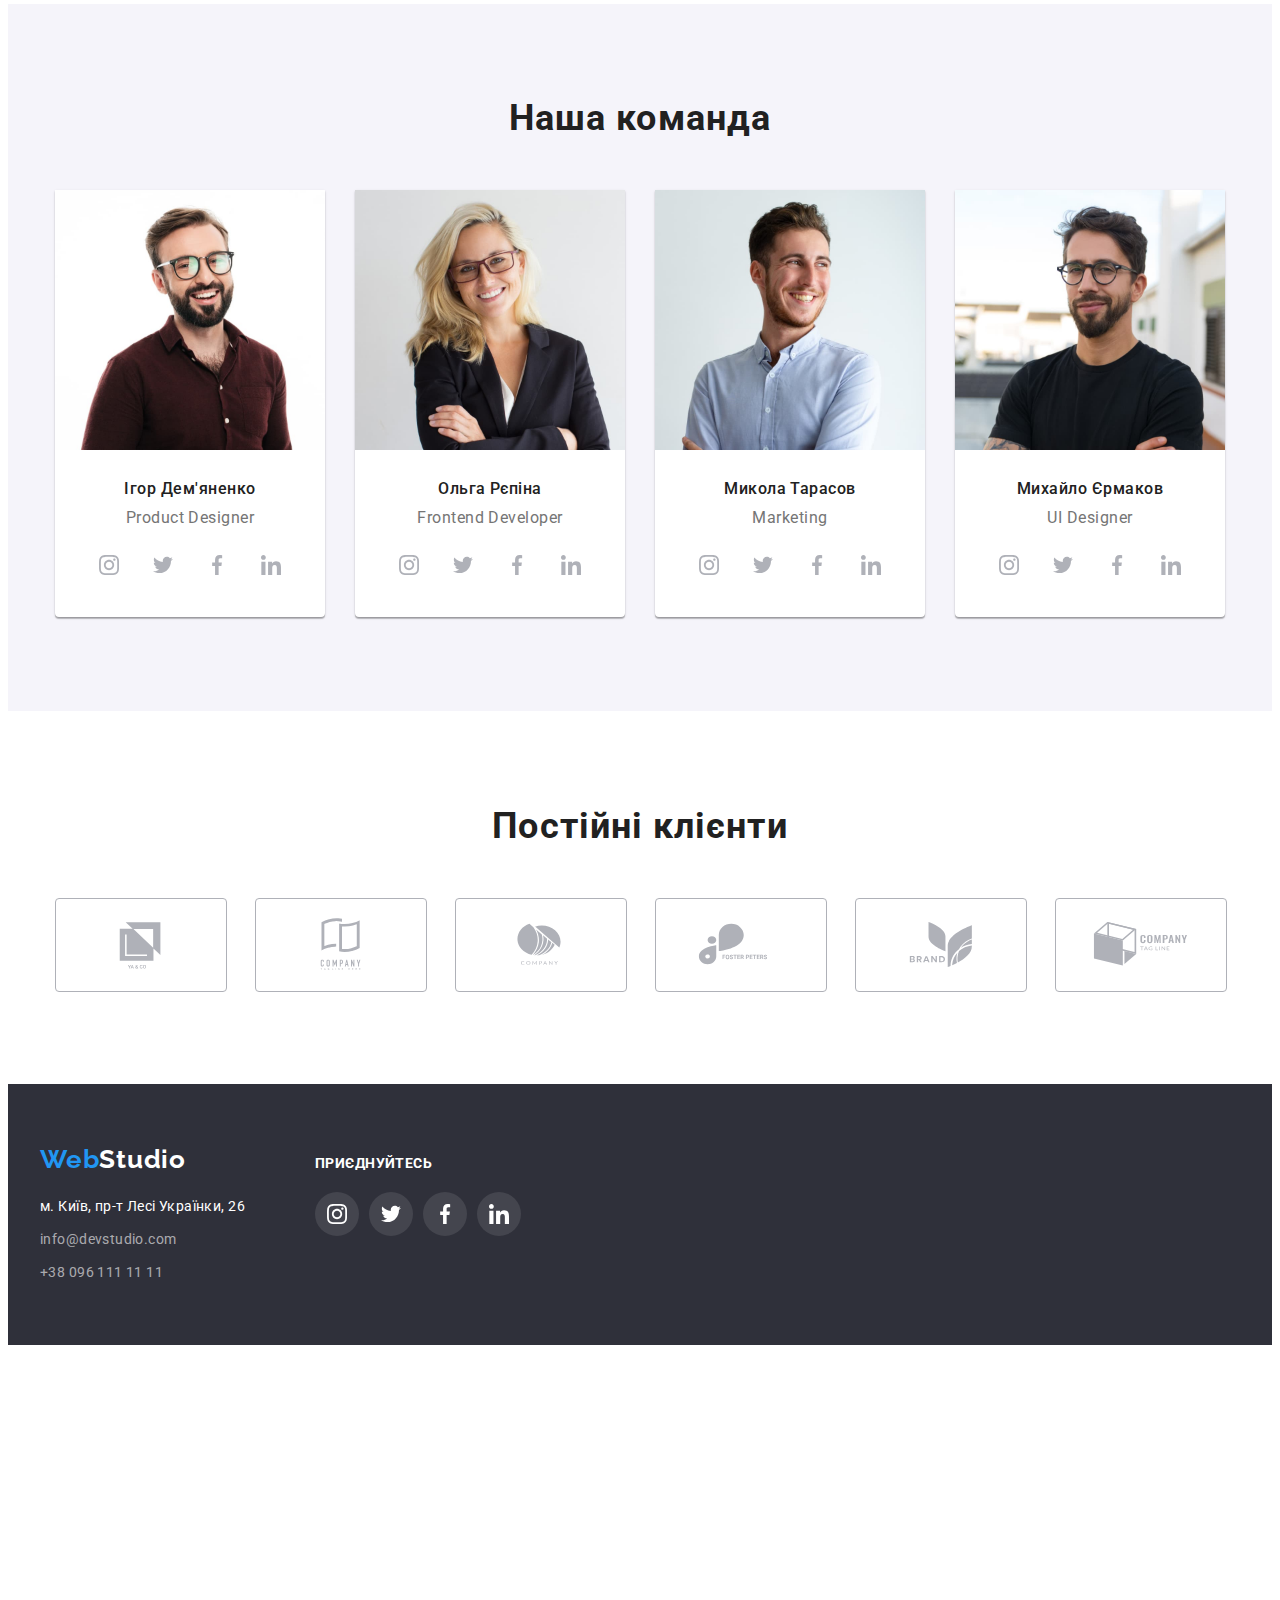
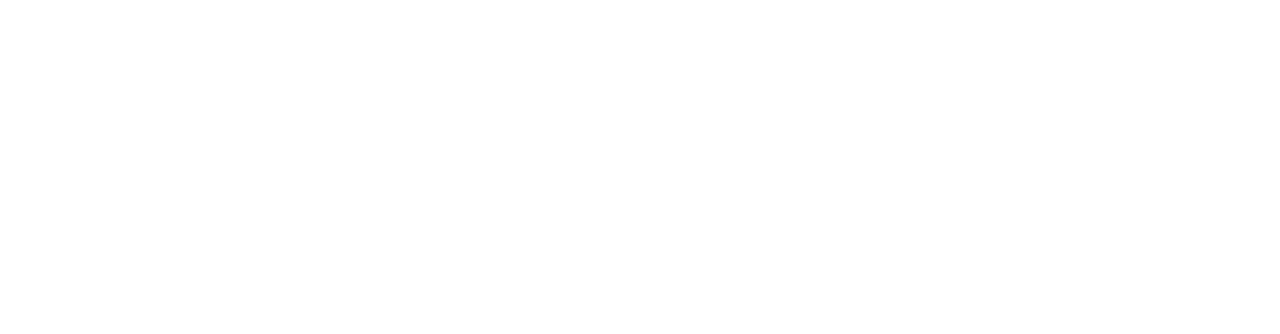
==== commit 0f2183af: "1" ====
--- a/index.html
+++ b/index.html
@@ -449,15 +449,15 @@
         </div>
       </div>
     </footer>
-    <div data-modal class="backdrop is-hidden">
+    <div data-modal class="backdrop is-hidden" data-modal>
       <div class="modal">
-        <button type="button" data-modal-close class="modal-button"></button>
-        <svg class="svg" width="11" height="11">
-          <use href="./images/symbol-defs.svg#icon-close-black"></use>
-        </svg>
+        <button type="button" data-modal-close class="modal-button">
+          <svg class="svg" width="11" height="11">
+            <use href="./images/symbol-defs.svg#icon-close-black"></use>
+          </svg>
+        </button>
       </div>
     </div>
     <script src="./modal.js"></script>
-    <div id="wt-sky-root"></div>
   </body>
 </html>
--- a/css/styles.css
+++ b/css/styles.css
@@ -11,6 +11,7 @@
   padding-bottom: 200px;
   padding-top: 200px;
   width: 1600px;
+  margin: 0 auto;
 }
 
 .section-work {
@@ -27,8 +28,6 @@
 /*---------header-----*/
 .header {
   background-color: #ffffff;
-  padding-top: 24px;
-  padding-bottom: 25px;
   border-bottom: 1px solid #ececec;
 }
 .header-logo {
@@ -169,7 +168,7 @@
   display: block;
   position: absolute;
   left: 0;
-  bottom: 0px;
+  bottom: -1px;
   width: 100%;
   height: 4px;
   border-radius: 2px;
@@ -330,8 +329,9 @@
   width: 100%;
   padding-top: 27px;
   padding-bottom: 27px;
+  font-weight: 700;
   font-size: 14px;
-  line-height: 1, 14;
+  line-height: calc(16/14);
   text-align: center;
   letter-spacing: 0.03em;
   text-transform: uppercase;
@@ -403,12 +403,16 @@
   display: flex;
   align-items: center;
   justify-content: center;
-  transition-duration: 250ms;
+  transition-property: background-color;
+  transition-duration: 250ms;
+  transition-timing-function: cubic-bezier(0.4, 0, 0.2, 1);
 }
 
 .team-soc-icon {
   fill: #AFB1B8;
-  transition-duration: 250ms;
+  transition-property: fill;
+  transition-duration: 250ms;
+  transition-timing-function: cubic-bezier(0.4, 0, 0.2, 1);
 }
 
 .team-soc-link:hover,
@@ -610,7 +614,9 @@
   border: none;
   padding: 6px 22px;
   border-radius: 4px;
-  transition-duration: 250ms;
+  transition-property: background-color;
+  transition-duration: 250ms;
+  transition-timing-function: cubic-bezier(0.4, 0, 0.2, 1);
 }
 
 .portfolio-btn:hover {
@@ -750,7 +756,7 @@
   display: block;
 }
 
-.backdrop {
+..backdrop {
   position: fixed;
   width: 100%;
   height: 100%;
@@ -760,11 +766,23 @@
   transition: visibility 250ms cubic-bezier(0.4, 0, 0.2, 1), opacity 250ms cubic-bezier(0.4, 0, 0.2, 1);
 }
 
-.backdrop.is-hidden {
+.modal {
+  width: 500px;
+  min-height: 500px;
+  background-color: #ffffff;
+  position: absolute;
+  top: 50%;
+  left: 50%;
+  transform: translate(-50%, -50%);
+}
+
+.is-hidden {
+  opacity: 0;
   visibility: hidden;
-  opacity: 0;
   pointer-events: none;
 }
+
+
 
 .modal-button {
   position: absolute;
@@ -779,6 +797,7 @@
   cursor: pointer;
   align-items: center;
   justify-content: center;
+  padding: 0;
   transition-duration: 250ms;
 }
 
@@ -791,9 +810,3 @@
 box-shadow: 0px 1px 3px rgba(0, 0, 0, 0.12), 0px 1px 1px rgba(0, 0, 0, 0.14), 0px 2px 1px rgba(0, 0, 0, 0.2);
 border-radius: 4px;
 }
-
-.svg {
-  margin-top: px;
-  margin-left: 500px;
-}
-
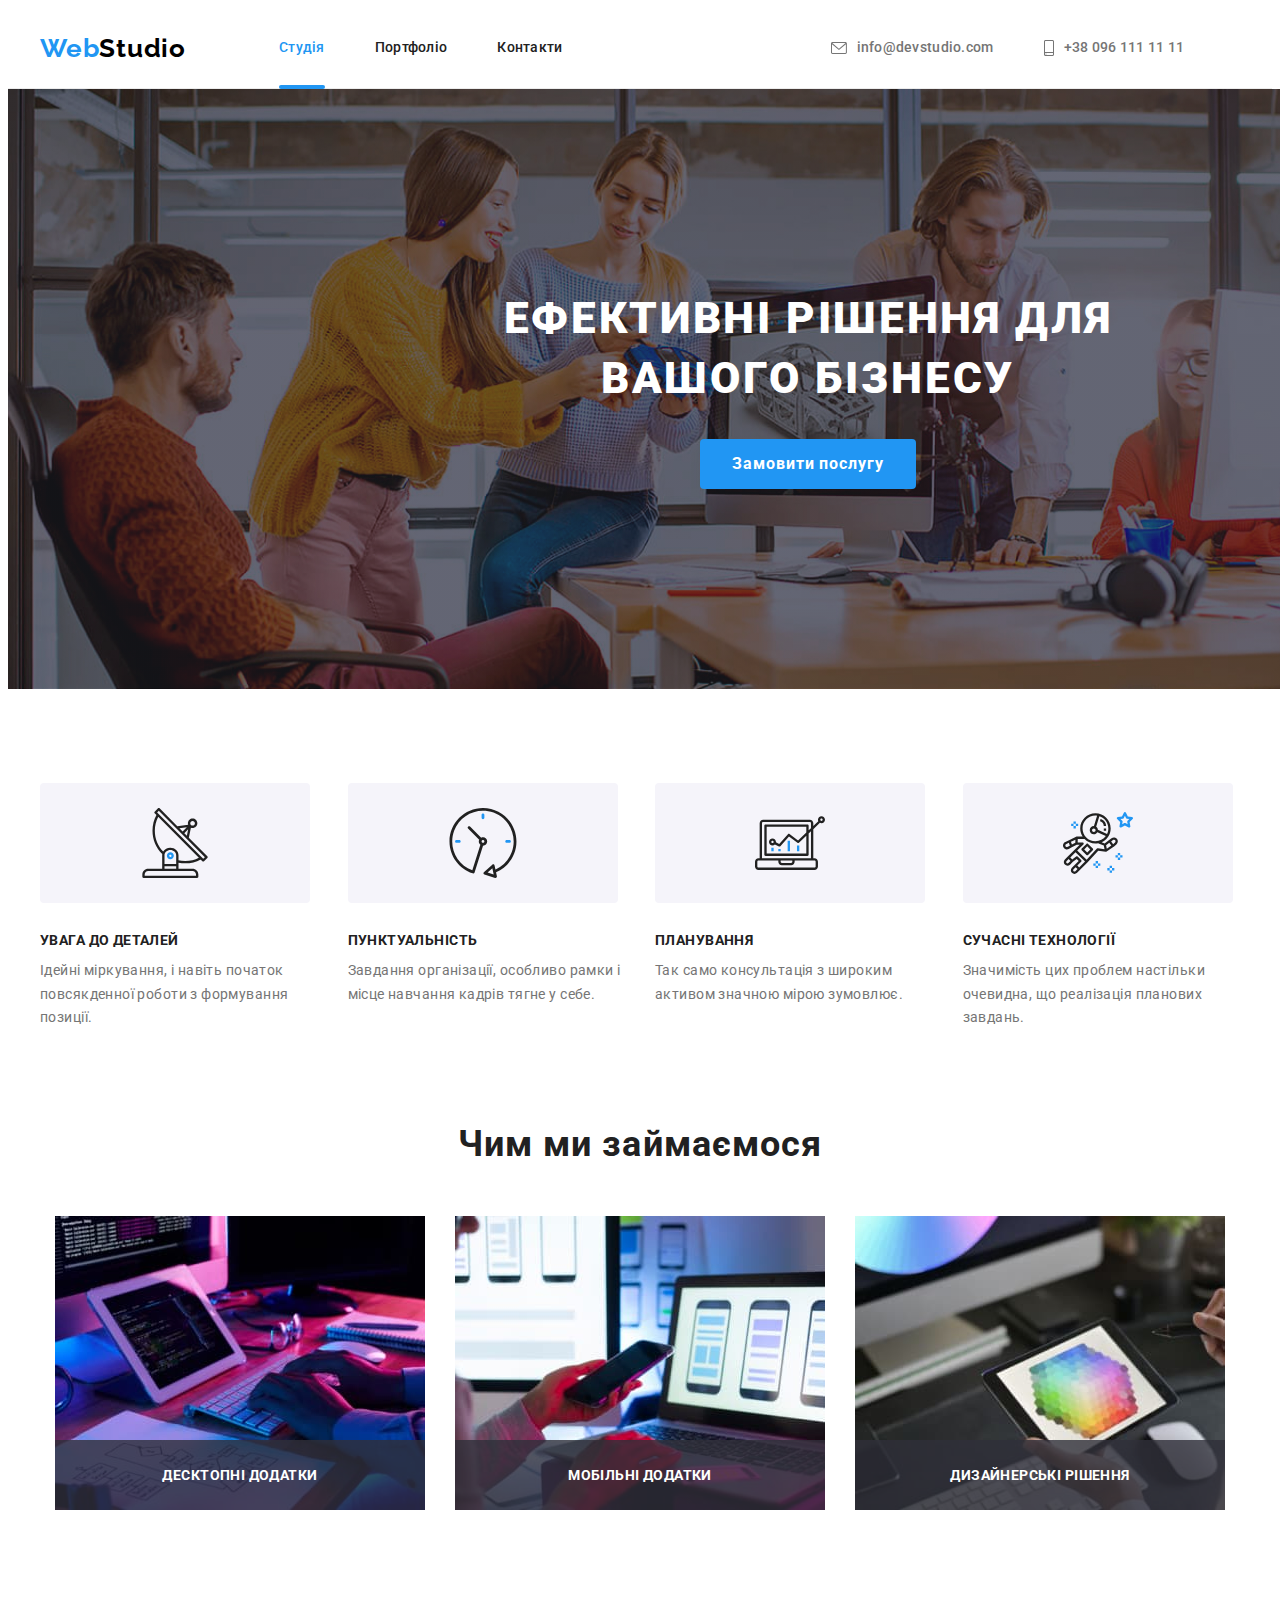
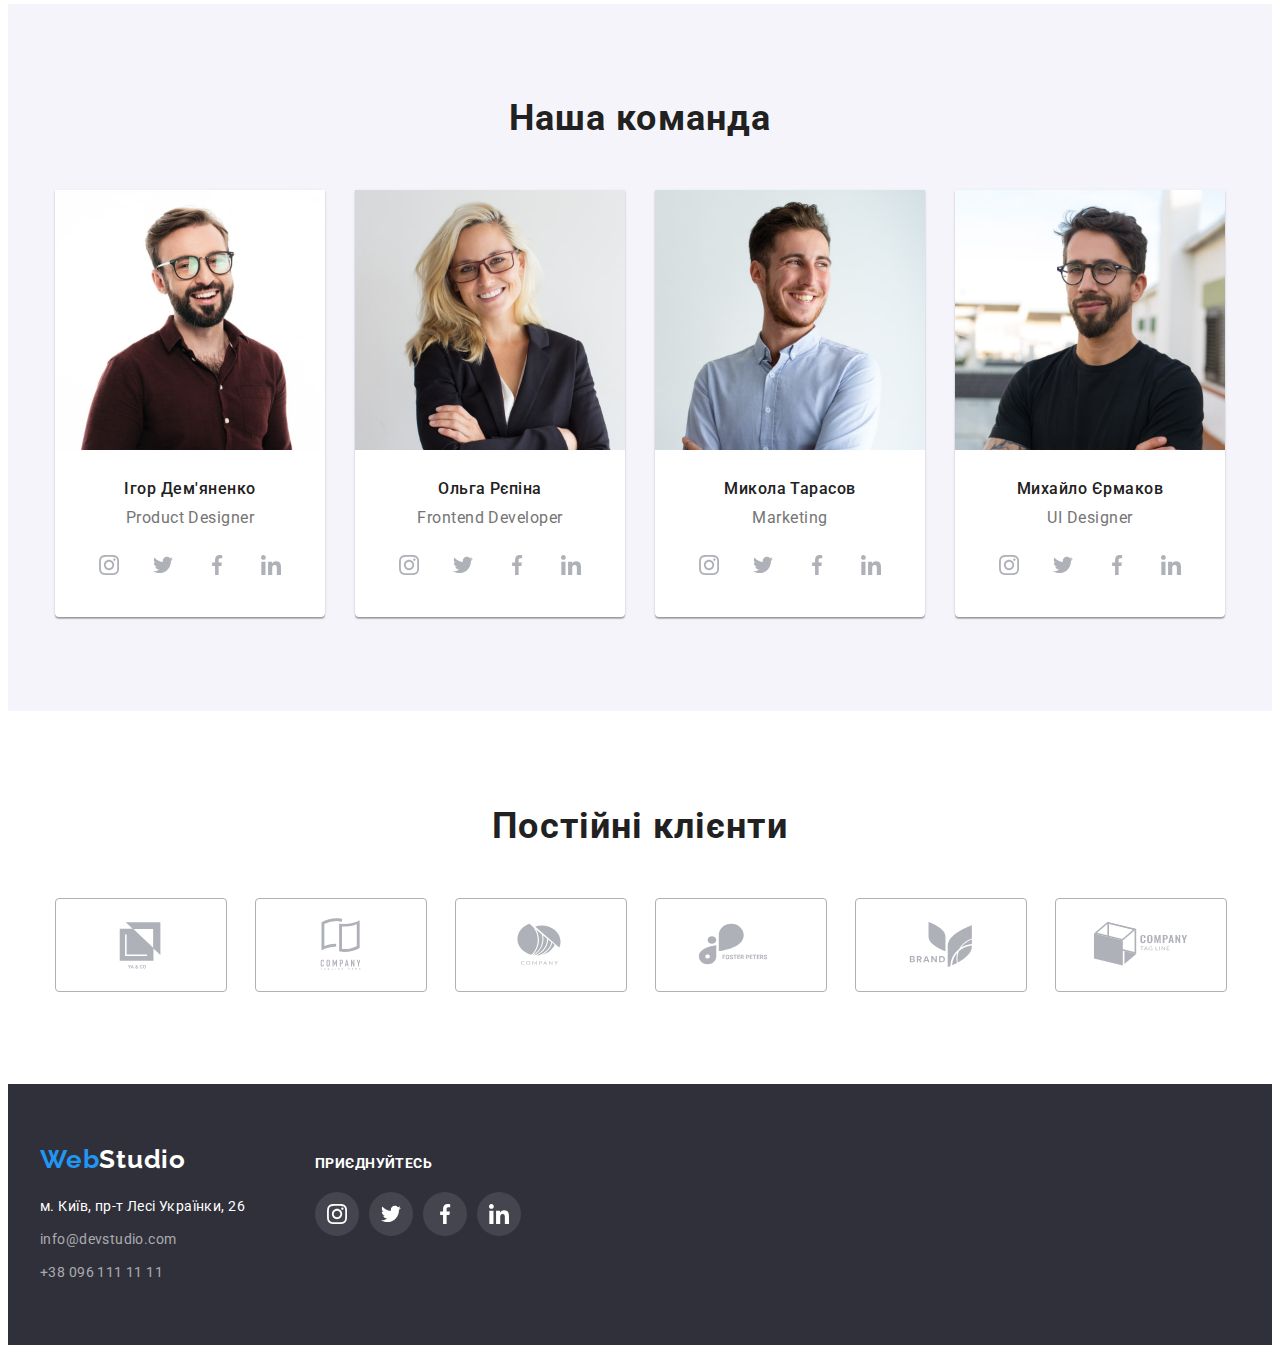
==== commit 81e33ddd: "0" ====
--- a/index.html
+++ b/index.html
@@ -456,6 +456,19 @@
             <use href="./images/symbol-defs.svg#icon-close-black"></use>
           </svg>
         </button>
+        <p class="modal-title">Залиште свої дані, ми вам передзвонимо</p>
+        <form>
+          <input type="text" class="modal-input" name="user-name" placeholder="" />
+          <input type="text" class="modal-input" name="user-tel" placeholder="" />
+          <input type="text" class="modal-input" name="user-" placeholder="" />
+          <input
+            type="text"
+            class="modal-input-bottom"
+            name="user-text"
+            placeholder="Введіть текст"
+          />
+          <button type="submit">Відправити</button>
+        </form>
       </div>
     </div>
     <script src="./modal.js"></script>
--- a/css/styles.css
+++ b/css/styles.css
@@ -614,7 +614,7 @@
   border: none;
   padding: 6px 22px;
   border-radius: 4px;
-  transition-property: background-color;
+  transition-property: color, background-color;
   transition-duration: 250ms;
   transition-timing-function: cubic-bezier(0.4, 0, 0.2, 1);
 }
@@ -756,7 +756,7 @@
   display: block;
 }
 
-..backdrop {
+.backdrop {
   position: fixed;
   width: 100%;
   height: 100%;
@@ -774,6 +774,7 @@
   top: 50%;
   left: 50%;
   transform: translate(-50%, -50%);
+  padding: 40px;
 }
 
 .is-hidden {
@@ -810,3 +811,42 @@
 box-shadow: 0px 1px 3px rgba(0, 0, 0, 0.12), 0px 1px 1px rgba(0, 0, 0, 0.14), 0px 2px 1px rgba(0, 0, 0, 0.2);
 border-radius: 4px;
 }
+
+.modal-title {
+  font-family: 'Roboto';
+  font-style: normal;
+  font-weight: 700;
+  font-size: 20px;
+  line-height: calc(23/20);
+  text-align: center;
+  letter-spacing: 0.03em;
+  color: #212121;
+  text-align: center;
+  margin-bottom: 30px;
+}
+
+.modal-input {
+  width: 100%;
+  height: 40px;
+  border: 1px solid rgba(33, 33, 33, 0.2);
+  border-radius: 4px;
+  margin-bottom: 28px;
+}
+
+.modal-input-bottom {
+  width: 100%;
+  height: 120px;
+  border: 1px solid rgba(33, 33, 33, 0.2);
+  border-radius: 4px;
+  margin-bottom: 20px;
+}
+
+.modal-input-bottom::placeholder {
+  font-family: 'Roboto';
+  font-style: normal;
+  font-weight: 400;
+  font-size: 12px;
+  line-height: calc(14/12);
+  letter-spacing: 0.01em;
+  color: rgba(117, 117, 117, 0.5);
+}
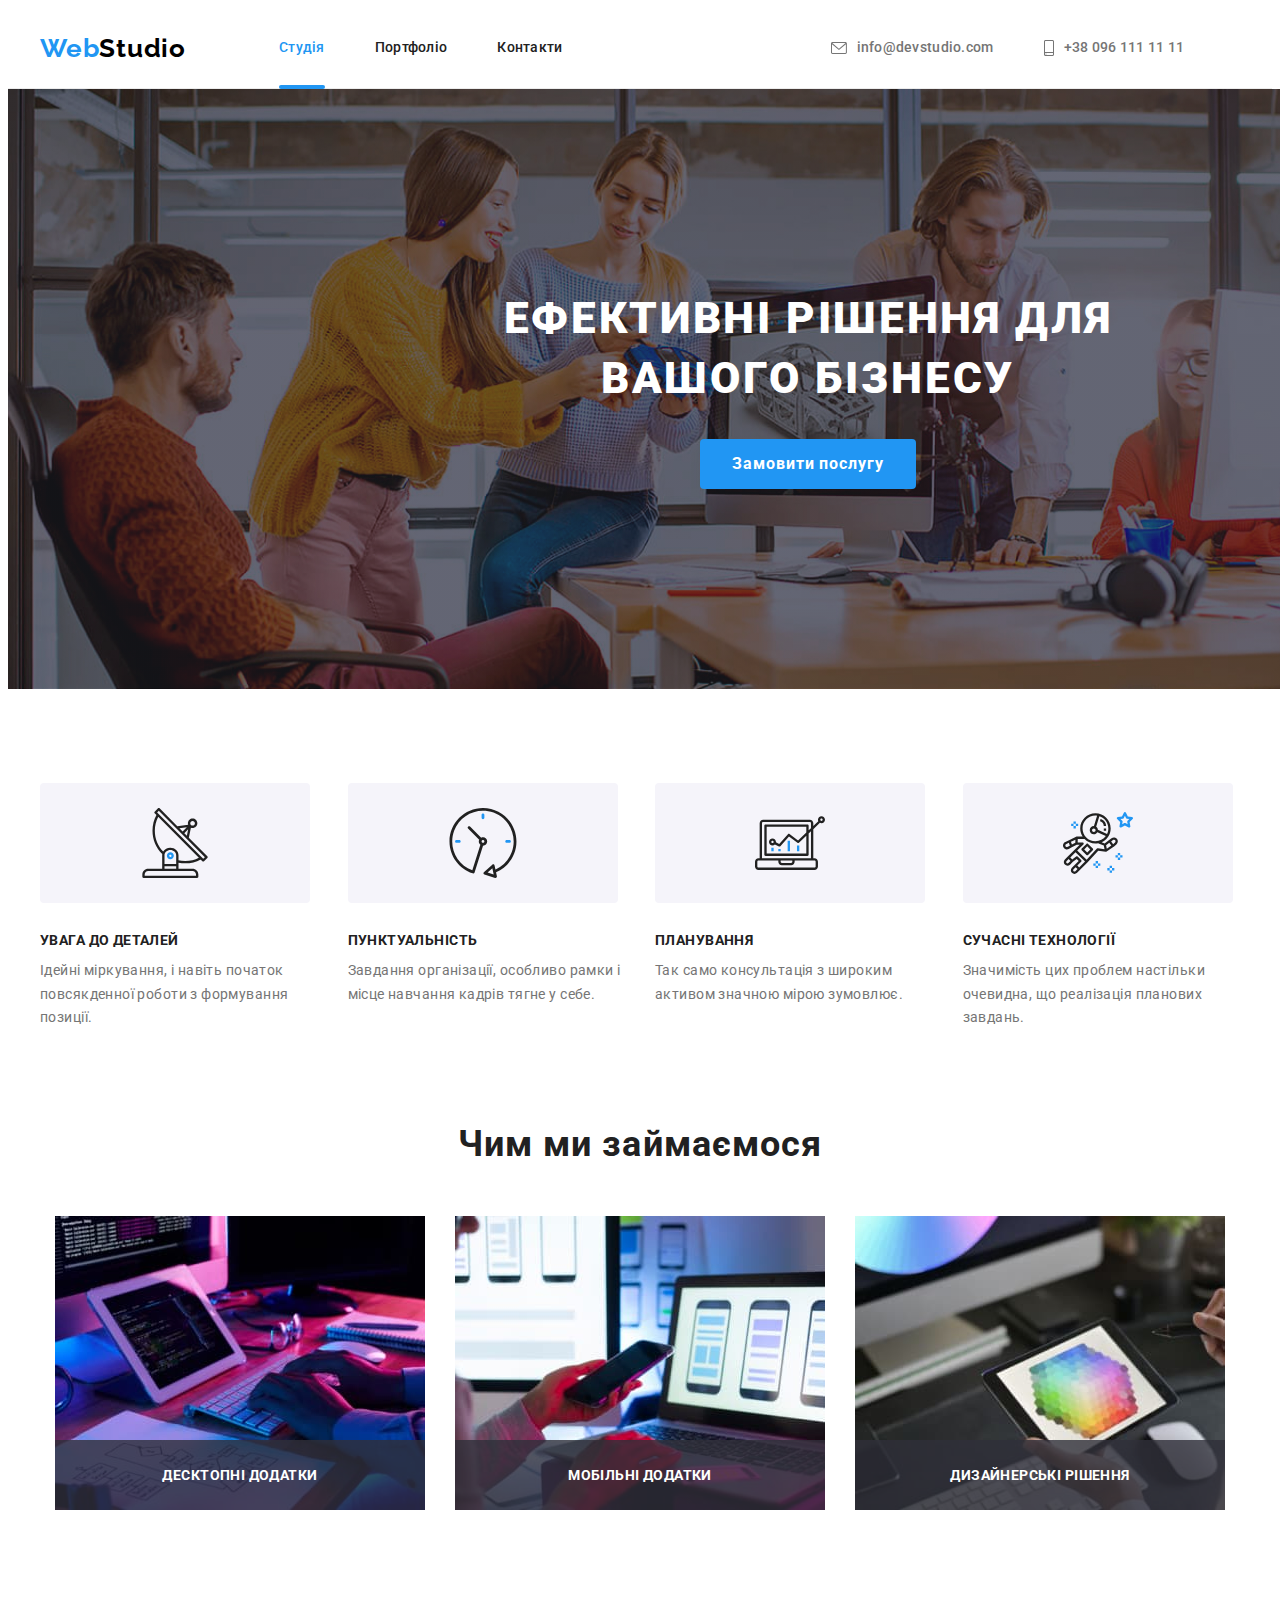
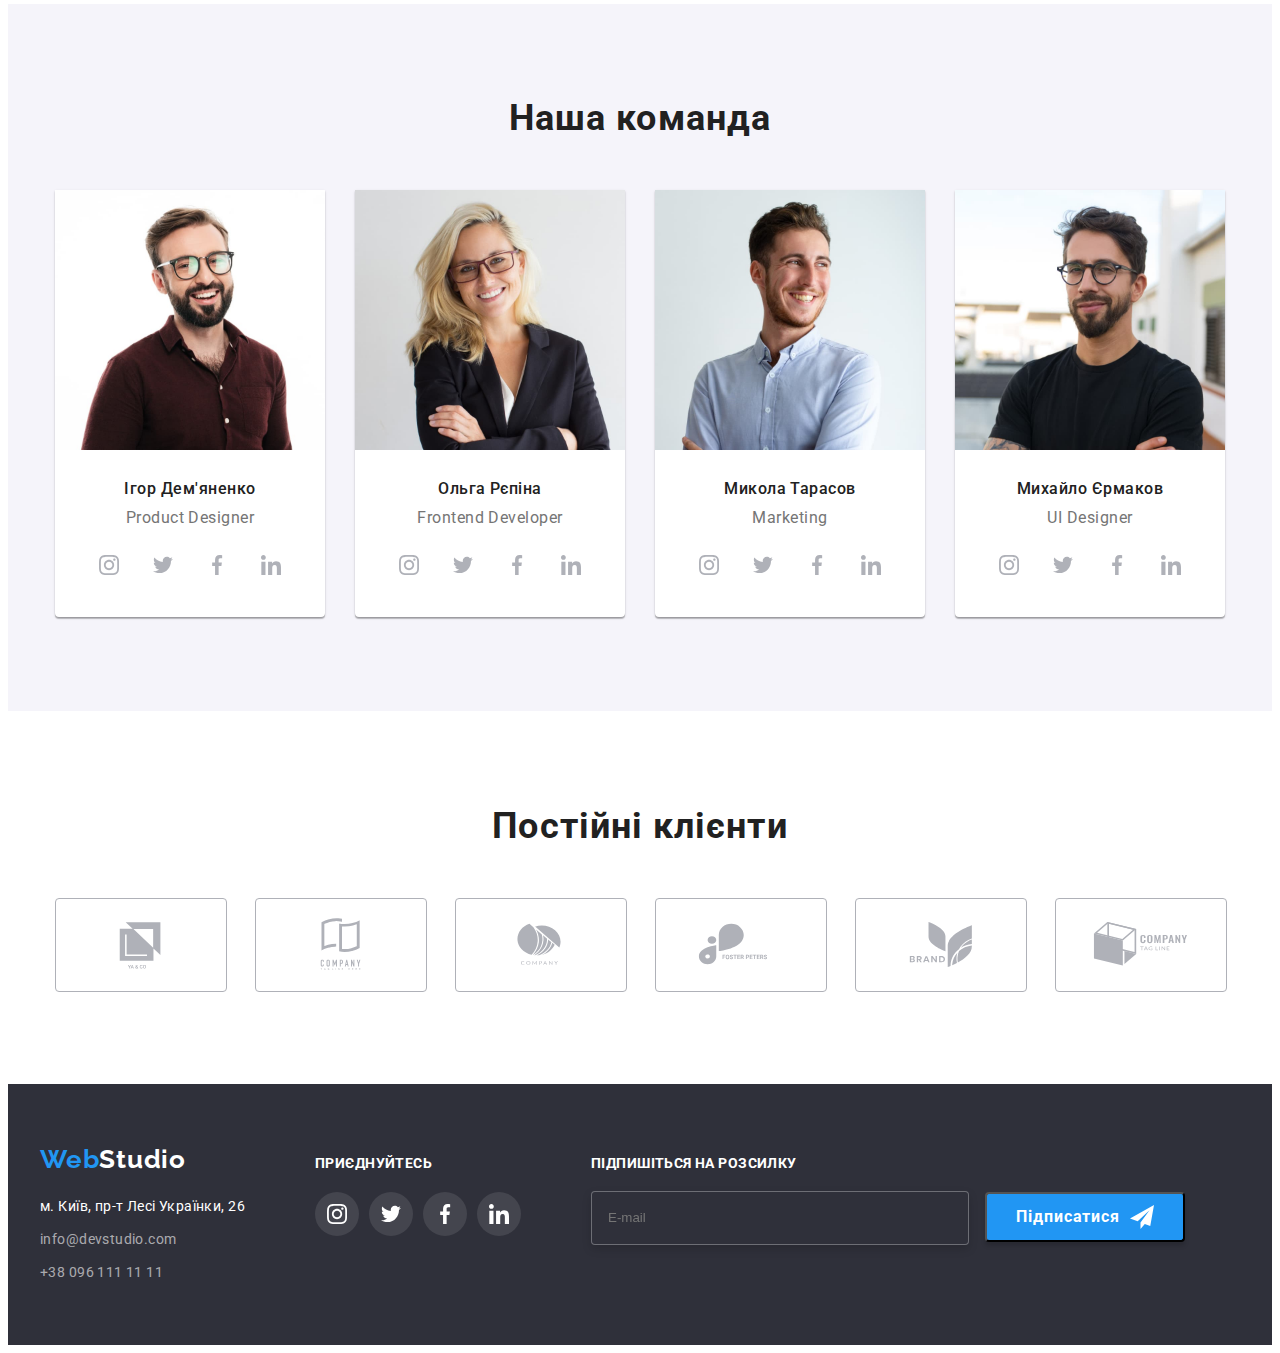
==== commit a1a9c6cc: "1" ====
--- a/index.html
+++ b/index.html
@@ -447,27 +447,97 @@
             </li>
           </ul>
         </div>
+        <div>
+          <p class="footer-mailing-title">Підпишіться на розсилку</p>
+          <input
+            type="email"
+            class="footer-input"
+            name="user-email"
+            placeholder="E-mail"
+          />
+          <button type="submit" class="footer-btn">
+            <div class="mailing-item">
+              Підписатися
+              <svg width="24" height="24">
+                <use href="./images/symbol-defs.svg#icon-icon-send"></use>
+              </svg>
+            </div>
+          </button>
+        </div>
       </div>
     </footer>
     <div data-modal class="backdrop is-hidden" data-modal>
       <div class="modal">
         <button type="button" data-modal-close class="modal-button">
-          <svg class="svg" width="11" height="11">
+          <svg class="svg" width="18" height="18">
             <use href="./images/symbol-defs.svg#icon-close-black"></use>
           </svg>
         </button>
         <p class="modal-title">Залиште свої дані, ми вам передзвонимо</p>
         <form>
-          <input type="text" class="modal-input" name="user-name" placeholder="" />
-          <input type="text" class="modal-input" name="user-tel" placeholder="" />
-          <input type="text" class="modal-input" name="user-" placeholder="" />
-          <input
-            type="text"
-            class="modal-input-bottom"
-            name="user-text"
-            placeholder="Введіть текст"
-          />
-          <button type="submit">Відправити</button>
+          <div class="modal-field">
+            <label>
+              <span class="modal-item">Ім'я</span>
+              <div class="input-wrap">
+                <input
+                  type="text"
+                  class="modal-input"
+                  name="user-name"
+                  placeholder=""
+                  required
+                />
+                <svg class="modal-input-icon" width="18" height="18">
+                  <use href="./images/symbol-defs.svg#icon-person-black"></use>
+                </svg>
+              </div>
+            </label>
+          </div>
+          <label>
+            <span class="modal-item">Телефон</span>
+            <div class="input-wrap">
+              <input
+                type="tel"
+                class="modal-input"
+                name="user-tel"
+                placeholder=""
+                required
+              />
+              <svg class="modal-input-icon" width="18" height="18">
+                <use href="./images/symbol-defs.svg#icon-phone-black"></use>
+              </svg>
+            </div>
+          </label>
+          <label>
+            <span class="modal-item">Пошта</span>
+            <div class="input-wrap">
+              <input
+                type="email"
+                class="modal-input"
+                name="user-"
+                placeholder=""
+              />
+              <svg class="modal-input-icon" width="18" height="18">
+                <use href="./images/symbol-defs.svg#icon-email-black"></use>
+              </svg>
+            </div>
+          </label>
+          <label>
+            <span class="modal-item">Коментар</span>
+            <textarea
+              type="text"
+              class="modal-input-bottom"
+              name="user-text"
+              placeholder="Введіть текст"
+            ></textarea>
+          </label>
+          <div class="checkbox">
+            <input type="checkbox" class="checkbox-text" />
+            <div class="checkbox-box">
+              <p class="checkbox-title">Погоджуюся з розсилкою та приймаю</p>
+              <a href="" class="checkbox-link">Умови договору</a>
+            </div>
+          </div>
+          <button type="submit" class="modal-btn">Відправити</button>
         </form>
       </div>
     </div>
--- a/css/styles.css
+++ b/css/styles.css
@@ -773,8 +773,13 @@
   position: absolute;
   top: 50%;
   left: 50%;
-  transform: translate(-50%, -50%);
+  transform: translate(-50%, -50%) scale(1);
+  transition: transform 250ms linear;
   padding: 40px;
+}
+
+.backdrop.is-hidden .modal {
+  transform: translate(-50%, 50%) scaleY(0);
 }
 
 .is-hidden {
@@ -796,6 +801,7 @@
   border: 1px solid rgba(0, 0, 0, 0.1);
   border-radius: 50%;
   cursor: pointer;
+  display: flex;
   align-items: center;
   justify-content: center;
   padding: 0;
@@ -803,11 +809,10 @@
 }
 
 .backdrop {
-  width: 528px;
-height: 581px;
-left: 536px;
-top: 221px;
-background: #FFFFFF;
+  width: 100%;
+height: 100%;
+left: 0;
+top: 0;
 box-shadow: 0px 1px 3px rgba(0, 0, 0, 0.12), 0px 1px 1px rgba(0, 0, 0, 0.14), 0px 2px 1px rgba(0, 0, 0, 0.2);
 border-radius: 4px;
 }
@@ -830,7 +835,39 @@
   height: 40px;
   border: 1px solid rgba(33, 33, 33, 0.2);
   border-radius: 4px;
-  margin-bottom: 28px;
+  padding-left: 42px;
+  outline: transparent;
+  transition-property: border-color;
+  transition-duration: 250ms;
+  transition-timing-function: cubic-bezier(0.4, 0, 0.2, 1);
+}
+
+.modal-input:focus,
+.modal-input:hover {
+  border-color: #2196F3;
+}
+
+.modal-input:focus + .modal-input-icon,
+.modal-input:hover + .modal-input-icon {
+  fill: #2196F3;
+}
+
+.input-wrap {
+  position: relative;
+}
+
+.modal-input-icon {
+  position: absolute;
+  top: 50%;
+  transform: translateY(-50%);
+  left: 12px;
+  transition-property: fill;
+  transition-duration: 250ms;
+  transition-timing-function: cubic-bezier(0.4, 0, 0.2, 1);
+}
+
+.modal-field {
+  margin-bottom: 10px;
 }
 
 .modal-input-bottom {
@@ -839,6 +876,17 @@
   border: 1px solid rgba(33, 33, 33, 0.2);
   border-radius: 4px;
   margin-bottom: 20px;
+  resize: none;
+  padding-top: 12px;
+  padding-left: 16px;
+  transition-property: border-color;
+  transition-duration: 250ms;
+  transition-timing-function: cubic-bezier(0.4, 0, 0.2, 1);
+}
+
+.modal-input-bottom:focus,
+.modal-input-bottom:hover {
+  border-color: #2196F3;
 }
 
 .modal-input-bottom::placeholder {
@@ -850,3 +898,115 @@
   letter-spacing: 0.01em;
   color: rgba(117, 117, 117, 0.5);
 }
+
+.modal-item {
+  font-family: 'Roboto';
+font-style: normal;
+font-weight: 400;
+font-size: 12px;
+line-height: calc(14/12);
+letter-spacing: 0.01em;
+color: #757575;
+margin-bottom: 4px;
+}
+
+.footer-mailing-title {
+  font-family: 'Roboto';
+font-style: normal;
+font-weight: 700;
+font-size: 14px;
+line-height: calc(16/14);
+letter-spacing: 0.03em;
+text-transform: uppercase;
+color: #FFFFFF;
+margin-bottom: 20px;
+}
+
+.footer-input {
+  width: 358px;
+height: 50px;
+background: #2F303A;
+border: 1px solid rgba(255, 255, 255, 0.3);
+filter: drop-shadow(0px 4px 4px rgba(0, 0, 0, 0.15));
+border-radius: 4px;
+padding-left: 16px;
+}
+
+.footer-btn {
+  width: 200px;
+height: 50px;
+color: #FFFFFF;
+background: #2196F3;
+box-shadow: 0px 4px 4px rgba(0, 0, 0, 0.15);
+border-radius: 4px;
+margin-left: 12px;
+}
+
+.mailing-item {
+  font-family: 'Roboto';
+font-style: normal;
+font-weight: 700;
+font-size: 16px;
+line-height: calc(30/16);
+display: flex;
+align-items: center;
+justify-content: center;
+text-align: center;
+letter-spacing: 0.06em;
+color: #FFFFFF;
+gap: 10px;
+}
+
+.checkbox {
+  display: flex;
+  margin-bottom: 30px;
+}
+
+.checkbox-title {
+  font-family: 'Roboto';
+font-style: normal;
+font-weight: 400;
+font-size: 14px;
+line-height: calc(24/14);
+letter-spacing: 0.03em;
+color: #757575;
+}
+
+.checkbox-link {
+  font-family: 'Roboto';
+font-style: normal;
+font-weight: 400;
+font-size: 14px;
+line-height: calc(24/14);
+letter-spacing: 0.03em;
+color: #2196F3;
+}
+
+.checkbox-box {
+  display: flex;
+  margin-left: 8px;
+}
+
+.modal-btn {
+  width: 200px;
+height: 50px;
+color: #FFFFFF;
+background: #2196F3;
+box-shadow: 0px 4px 4px rgba(0, 0, 0, 0.15);
+border-radius: 4px;
+margin-left: 114px;
+border: none;
+transition-property: background-color;
+  transition-duration: 250ms;
+  transition-timing-function: cubic-bezier(0.4, 0, 0.2, 1);
+}
+
+.modal-btn:hover,
+.modal-btn:focus {
+  background-color:  #188CE8;
+}
+
+.checkbox-text {
+  background-color: #2196F3;
+  border-radius: 2px;
+}
